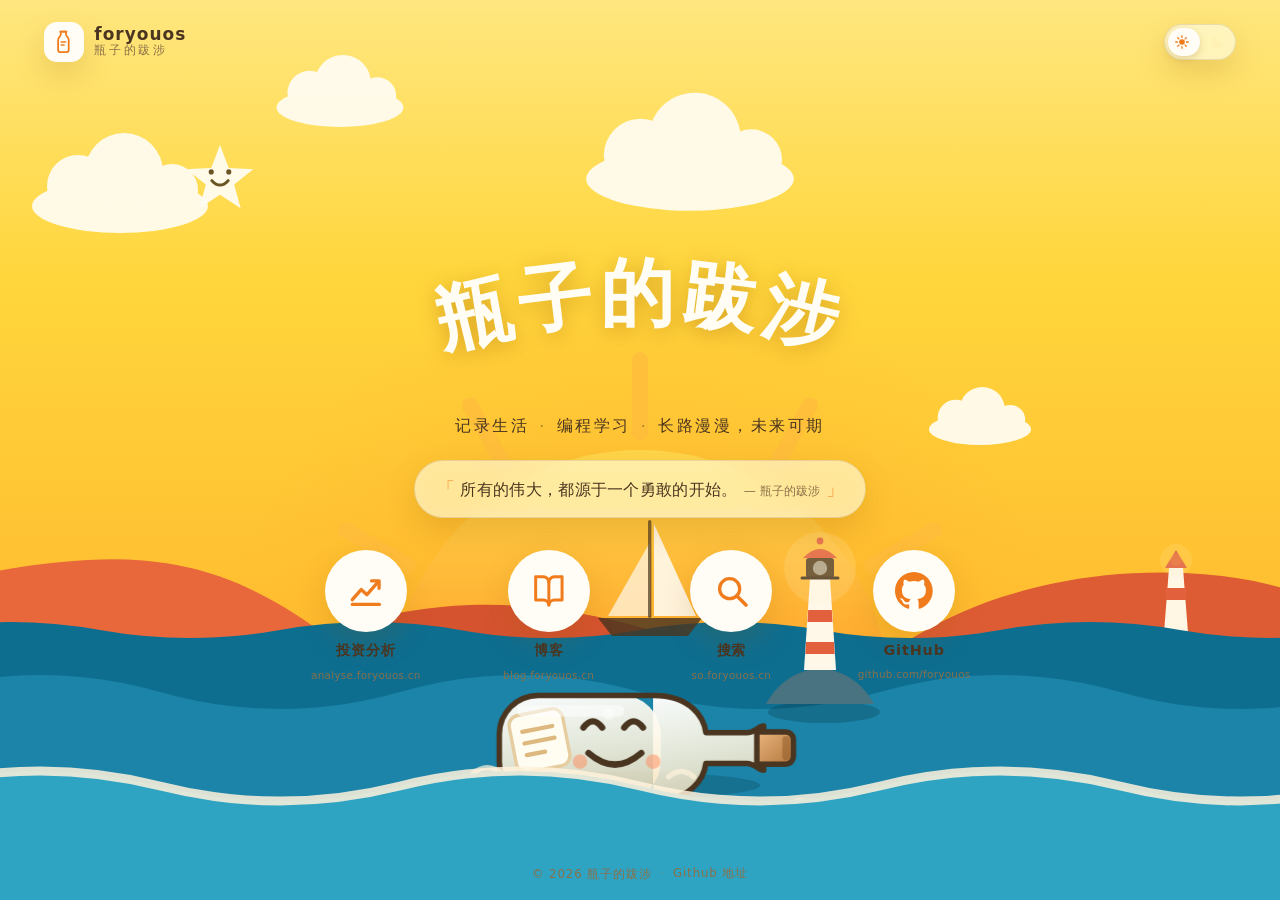
==== index.html @ 082eebb4 "重构主页：纯 SVG 场景替代失效视频背景，补齐 SEO 与动效 背景：原超星云盘视频外链已失效（SSL 连接错误），图床存在防盗链， 改为纯 HTML/CSS/JS + 内联 SVG 手绘场景，全站" ====
<!DOCTYPE html>
<html lang="zh-CN" data-theme="day">
<head>
  <meta charset="UTF-8">
  <meta name="viewport" content="width=device-width, initial-scale=1.0, viewport-fit=cover">
  <meta name="referrer" content="no-referrer">
  <meta http-equiv="Content-Security-Policy" content="upgrade-insecure-requests">

  <!-- ============ 基础 SEO ============ -->
  <title>瓶子的跋涉 · foryouos 的个人主页 | C/C++ 与后台服务器学习记录</title>
  <meta name="description" content="瓶子的跋涉（foryouos.cn）是 foryouos 的个人站点，记录编程学习过程与生活：C / C++ 语言基础、Linux、网络编程与后台服务器方向的学习笔记，并汇总投资分析、博客、搜索等自建站点入口。">
  <meta name="keywords" content="foryouos,瓶子的跋涉,个人主页,编程笔记,学习记录,C语言,C++,Linux,网络编程,Socket,TCP/IP,后台服务器,投资分析,量化">
  <meta name="author" content="foryouos">
  <meta name="robots" content="index,follow,max-snippet:-1,max-image-preview:large,max-video-preview:-1">
  <meta name="googlebot" content="index,follow,max-snippet:-1,max-image-preview:large">
  <meta name="bingbot" content="index,follow,max-snippet:-1">
  <meta name="baiduspider" content="index,follow">
  <meta name="revisit-after" content="7 days">
  <meta name="rating" content="general">
  <meta name="distribution" content="global">
  <meta name="format-detection" content="telephone=no">
  <meta name="geo.region" content="CN">
  <meta name="geo.placename" content="China">
  <link rel="canonical" href="https://www.foryouos.cn/">
  <link rel="alternate" hreflang="zh-CN" href="https://www.foryouos.cn/">
  <link rel="alternate" hreflang="x-default" href="https://www.foryouos.cn/">

  <!-- ============ 社交 / 富媒体卡片 ============ -->
  <meta property="og:type" content="website">
  <meta property="og:site_name" content="瓶子的跋涉">
  <meta property="og:locale" content="zh_CN">
  <meta property="og:title" content="瓶子的跋涉 · foryouos 的个人主页">
  <meta property="og:description" content="记录生活，记录编程学习过程。C / C++ 与后台服务器方向，长路漫漫，未来可期。">
  <meta property="og:url" content="https://www.foryouos.cn/">
  <meta property="og:image" content="https://www.foryouos.cn/og-cover.png">
  <meta property="og:image:type" content="image/png">
  <meta property="og:image:width" content="1200">
  <meta property="og:image:height" content="630">
  <meta property="og:image:alt" content="瓶子的跋涉 — 暖黄底色上漂着的一只微笑漂流瓶">
  <meta name="twitter:card" content="summary_large_image">
  <meta name="twitter:title" content="瓶子的跋涉 · foryouos 的个人主页">
  <meta name="twitter:description" content="记录生活，记录编程学习过程。C / C++ 与后台服务器方向，长路漫漫，未来可期。">
  <meta name="twitter:image" content="https://www.foryouos.cn/og-cover.png">
  <meta name="twitter:image:alt" content="瓶子的跋涉 — 暖黄底色上漂着的一只微笑漂流瓶">

  <meta name="theme-color" content="#ffce00" media="(prefers-color-scheme: light)">
  <meta name="theme-color" content="#0e2745" media="(prefers-color-scheme: dark)">
  <meta name="google-site-verification" content="Nl5QWSBgILy_1BS-VWteWHJ9TOmiFp1mwbNe_v6aFNE">
  <meta name="baidu-site-verification" content="codeva-7uhuw3rv2I">
  <!-- 其他站长平台验证码（Sogou / 360 / Bing）在这里补 <meta name="..." content="..."> 即可 -->

  <link rel="icon" type="image/svg+xml" href="favicon.svg">
  <link rel="apple-touch-icon" sizes="180x180" href="apple-touch-icon.png">
  <link rel="sitemap" type="application/xml" title="Sitemap" href="/sitemap.xml">

  <!-- ============ 结构化数据：让搜索引擎识别站点实体与导航 ============ -->
  <script type="application/ld+json">
  {
    "@context": "https://schema.org",
    "@graph": [
      {
        "@type": "WebSite",
        "@id": "https://www.foryouos.cn/#website",
        "url": "https://www.foryouos.cn/",
        "name": "瓶子的跋涉",
        "alternateName": ["foryouos", "瓶子的跋涉个人主页"],
        "description": "foryouos 的个人站点，记录编程学习过程与生活：C / C++、Linux、网络编程与后台服务器方向的学习笔记。",
        "inLanguage": "zh-CN",
        "publisher": { "@id": "https://www.foryouos.cn/#person" }
      },
      {
        "@type": "Person",
        "@id": "https://www.foryouos.cn/#person",
        "name": "foryouos",
        "alternateName": "瓶子的跋涉",
        "url": "https://www.foryouos.cn/",
        "description": "编程学习者，方向为 C / C++、Linux、网络编程与后台服务器开发。",
        "knowsAbout": ["C 语言", "C++", "Linux", "网络编程", "TCP/IP", "Socket", "后台服务器开发", "数据结构与算法", "投资分析"],
        "sameAs": [
          "https://github.com/foryouos",
          "https://www.blog.foryouos.cn/",
          "https://www.so.foryouos.cn/",
          "https://analyse.foryouos.cn/"
        ]
      },
      {
        "@type": "ItemList",
        "@id": "https://www.foryouos.cn/#navigation",
        "name": "站点导航",
        "itemListElement": [
          {
            "@type": "SiteNavigationElement",
            "position": 1,
            "name": "投资分析 · InvestAnalyse",
            "description": "本地优先的开源投资分析终端：持仓总览、组合收益历史、基金与 ETF 成分穿透、市场数据看板。",
            "url": "https://analyse.foryouos.cn/"
          },
          {
            "@type": "SiteNavigationElement",
            "position": 2,
            "name": "博客",
            "description": "编程学习笔记与生活随笔。",
            "url": "https://www.blog.foryouos.cn/"
          },
          {
            "@type": "SiteNavigationElement",
            "position": 3,
            "name": "搜索",
            "description": "自建聚合搜索入口。",
            "url": "https://www.so.foryouos.cn/"
          },
          {
            "@type": "SiteNavigationElement",
            "position": 4,
            "name": "GitHub",
            "description": "代码仓库与开源项目。",
            "url": "https://github.com/foryouos"
          }
        ]
      }
    ]
  }
  </script>

  <!-- 首屏前确定昼夜主题，避免闪白/闪黄（与 index.js 中的规则保持一致） -->
  <script>
    (function () {
      try {
        var m = /[?&]theme=(day|night)\b/.exec(location.search);
        var t = m ? m[1] : localStorage.getItem('foryouos-theme');
        if (t !== 'day' && t !== 'night') {
          var h = new Date().getHours();
          t = (h >= 6 && h < 18) ? 'day' : 'night';
        }
        if (m) { try { localStorage.setItem('foryouos-theme', t); } catch (e) {} }
        document.documentElement.setAttribute('data-theme', t);
      } catch (e) { /* 保持 HTML 中的默认值 */ }
    })();
  </script>

  <!-- ?v= 用于缓存击穿：每次改动样式/脚本后把版本号 +1，避免浏览器/预览拿到旧文件 -->
  <link rel="stylesheet" href="index.css?v=4">
</head>
<body>

<!-- ================= 背景：纯手绘 SVG 场景 ================= -->
<div class="scene" id="scene" aria-hidden="true">
  <svg class="scene-svg" id="sceneSvg" viewBox="0 0 1440 900" preserveAspectRatio="xMidYMid slice">
    <defs>
      <linearGradient id="skyDay" x1="0" y1="0" x2="0" y2="1">
        <stop offset="0%"   stop-color="#FFF3B0"/>
        <stop offset="34%"  stop-color="#FFD63C"/>
        <stop offset="72%"  stop-color="#FFB029"/>
        <stop offset="100%" stop-color="#FF9A22"/>
      </linearGradient>
      <linearGradient id="skyNight" x1="0" y1="0" x2="0" y2="1">
        <stop offset="0%"   stop-color="#040D1E"/>
        <stop offset="42%"  stop-color="#0D2543"/>
        <stop offset="78%"  stop-color="#16405C"/>
        <stop offset="100%" stop-color="#1D5069"/>
      </linearGradient>
      <linearGradient id="sunGrad" x1="0" y1="0" x2="0" y2="1">
        <stop offset="0%"   stop-color="#FFD64A"/>
        <stop offset="60%"  stop-color="#FF9420"/>
        <stop offset="100%" stop-color="#FF7A12"/>
      </linearGradient>
      <radialGradient id="sunGlow" cx="50%" cy="50%" r="50%">
        <stop offset="0%"   stop-color="#FFE07A" stop-opacity=".55"/>
        <stop offset="55%"  stop-color="#FFA326" stop-opacity=".20"/>
        <stop offset="100%" stop-color="#FFA326" stop-opacity="0"/>
      </radialGradient>
      <radialGradient id="moonGlow" cx="50%" cy="50%" r="50%">
        <stop offset="0%"   stop-color="#FFF6D8" stop-opacity=".85"/>
        <stop offset="45%"  stop-color="#CFE6FF" stop-opacity=".20"/>
        <stop offset="100%" stop-color="#CFE6FF" stop-opacity="0"/>
      </radialGradient>
      <linearGradient id="glassGrad" x1="0" y1="0" x2="0.2" y2="1">
        <stop offset="0%"   stop-color="#FFFFFF" stop-opacity=".97"/>
        <stop offset="55%"  stop-color="#FFF6E2" stop-opacity=".88"/>
        <stop offset="100%" stop-color="#FFE6BE" stop-opacity=".80"/>
      </linearGradient>
      <linearGradient id="corkGrad" x1="0" y1="0" x2="1" y2="1">
        <stop offset="0%"   stop-color="#EBB681"/>
        <stop offset="100%" stop-color="#B3773B"/>
      </linearGradient>
      <linearGradient id="cometGrad" x1="0" y1="0" x2="1" y2="1">
        <stop offset="0%"   stop-color="#FFFDF0" stop-opacity="0"/>
        <stop offset="100%" stop-color="#FFFDF0" stop-opacity=".9"/>
      </linearGradient>
      <!-- 灯塔光束：靠近灯芯处亮，向远处淡出 -->
      <linearGradient id="beamL" x1="100%" y1="0" x2="0%" y2="0">
        <stop offset="0%"   stop-color="#FFF6C8" stop-opacity=".62"/>
        <stop offset="55%"  stop-color="#FFF0A8" stop-opacity=".22"/>
        <stop offset="100%" stop-color="#FFF0A8" stop-opacity="0"/>
      </linearGradient>
      <linearGradient id="beamR" x1="0%" y1="0" x2="100%" y2="0">
        <stop offset="0%"   stop-color="#FFF6C8" stop-opacity=".62"/>
        <stop offset="55%"  stop-color="#FFF0A8" stop-opacity=".22"/>
        <stop offset="100%" stop-color="#FFF0A8" stop-opacity="0"/>
      </linearGradient>
    </defs>

    <!-- ============ 远景层：天空 / 星 / 月 / 日 / 云 / 鸟 / 远山 ============ -->
    <g class="lyr lyr-far">
      <rect class="sky sky-day"   x="-1000" y="-200" width="3200" height="1400" fill="url(#skyDay)"/>
      <rect class="sky sky-night" x="-1000" y="-200" width="3200" height="1400" fill="url(#skyNight)"/>

      <g class="stars">
        <circle class="star" cx="60"   cy="120" r="2.6"/><circle class="star" cx="150"  cy="60"  r="2"/>
        <circle class="star" cx="250"  cy="150" r="2.2"/><circle class="star" cx="360"  cy="80"  r="2.8"/>
        <circle class="star" cx="470"  cy="190" r="2"/>  <circle class="star" cx="560"  cy="90"  r="2.4"/>
        <circle class="star" cx="640"  cy="180" r="2"/>  <circle class="star" cx="760"  cy="70"  r="2.6"/>
        <circle class="star" cx="860"  cy="150" r="2.2"/><circle class="star" cx="960"  cy="60"  r="3"/>
        <circle class="star" cx="1060" cy="140" r="2"/>  <circle class="star" cx="1160" cy="80"  r="2.4"/>
        <circle class="star" cx="1260" cy="180" r="2.2"/><circle class="star" cx="1360" cy="100" r="2.6"/>
        <circle class="star" cx="1440" cy="60"  r="2"/>  <circle class="star" cx="100"  cy="260" r="2.2"/>
        <circle class="star" cx="220"  cy="320" r="2.6"/><circle class="star" cx="330"  cy="250" r="2"/>
        <circle class="star" cx="450"  cy="330" r="2.4"/><circle class="star" cx="570"  cy="290" r="2"/>
        <circle class="star" cx="690"  cy="360" r="2.6"/><circle class="star" cx="800"  cy="300" r="2.2"/>
        <circle class="star" cx="920"  cy="350" r="2"/>  <circle class="star" cx="1040" cy="290" r="2.4"/>
        <circle class="star" cx="1150" cy="340" r="2.6"/><circle class="star" cx="1280" cy="270" r="2"/>
        <circle class="star" cx="1400" cy="330" r="2.2"/><circle class="star" cx="40"   cy="400" r="2"/>
        <circle class="star" cx="180"  cy="440" r="2.4"/><circle class="star" cx="300"  cy="410" r="2"/>
        <circle class="star" cx="420"  cy="470" r="2.2"/><circle class="star" cx="540"  cy="430" r="2.6"/>
        <circle class="star" cx="660"  cy="480" r="2"/>  <circle class="star" cx="790"  cy="450" r="2.2"/>
        <circle class="star" cx="900"  cy="500" r="2.4"/><circle class="star" cx="1020" cy="460" r="2"/>
        <circle class="star" cx="1180" cy="500" r="2.2"/><circle class="star" cx="1320" cy="440" r="2.6"/>
        <circle class="star" cx="1420" cy="480" r="2"/>  <circle class="star" cx="1500" cy="250" r="2.2"/>
      </g>

      <!-- 流星 -->
      <g class="comet">
        <path d="M0 0 L118 64" stroke="url(#cometGrad)" stroke-width="3.2" stroke-linecap="round"/>
        <circle cx="0" cy="0" r="4.2" fill="#FFFDF0"/>
      </g>

      <!-- 月亮 -->
      <g class="moon">
        <circle class="moon-glow" cx="860" cy="270" r="152" fill="url(#moonGlow)"/>
        <g class="moon-bob">
          <circle cx="860" cy="270" r="84" fill="#FFF7DE"/>
          <circle cx="818" cy="248" r="13" fill="#F0E3BD" opacity=".7"/>
          <circle cx="892" cy="308" r="18" fill="#F0E3BD" opacity=".55"/>
          <circle cx="878" cy="228" r="9"  fill="#F0E3BD" opacity=".6"/>
          <!-- 睡脸 -->
          <path d="M828 262 q9 -11 18 0 M874 262 q9 -11 18 0" stroke="#8E7C55" stroke-width="5.5"
                stroke-linecap="round" fill="none"/>
          <path d="M846 290 q14 13 28 0" stroke="#8E7C55" stroke-width="5" stroke-linecap="round" fill="none"/>
          <circle cx="818" cy="282" r="7.5" fill="#FFC9A6" opacity=".6"/>
          <circle cx="900" cy="282" r="7.5" fill="#FFC9A6" opacity=".6"/>
        </g>
      </g>

      <!-- 微笑的星星（彩蛋） -->
      <g class="smile-star" transform="translate(300,180) scale(1.35)">
        <path class="smile-star-pulse" d="M0 -26 L6.5 -8.9 L24.7 -8 L10.5 3.4 L15.3 21 L0 11 L-15.3 21 L-10.5 3.4
                 L-24.7 -8 L-6.5 -8.9 Z" fill="#FFFBE8"/>
        <circle cx="-6.5" cy="-6" r="1.9" fill="#6B5426"/>
        <circle cx="6.5" cy="-6" r="1.9" fill="#6B5426"/>
        <path d="M-6 0.5 q6 6.5 12 0" stroke="#6B5426" stroke-width="2.2" stroke-linecap="round" fill="none"/>
      </g>

      <!-- 太阳 -->
      <g class="sun-wrap">
        <circle class="sun-glow" cx="720" cy="700" r="430" fill="url(#sunGlow)"/>
        <g class="sun-rays">
          <g transform="rotate(0 720 700)"><rect x="712" y="352" width="16" height="88" rx="8"/></g>
          <g transform="rotate(30 720 700)"><rect x="712" y="352" width="16" height="88" rx="8"/></g>
          <g transform="rotate(60 720 700)"><rect x="712" y="352" width="16" height="88" rx="8"/></g>
          <g transform="rotate(90 720 700)"><rect x="712" y="352" width="16" height="88" rx="8"/></g>
          <g transform="rotate(120 720 700)"><rect x="712" y="352" width="16" height="88" rx="8"/></g>
          <g transform="rotate(150 720 700)"><rect x="712" y="352" width="16" height="88" rx="8"/></g>
          <g transform="rotate(180 720 700)"><rect x="712" y="352" width="16" height="88" rx="8"/></g>
          <g transform="rotate(210 720 700)"><rect x="712" y="352" width="16" height="88" rx="8"/></g>
          <g transform="rotate(240 720 700)"><rect x="712" y="352" width="16" height="88" rx="8"/></g>
          <g transform="rotate(270 720 700)"><rect x="712" y="352" width="16" height="88" rx="8"/></g>
          <g transform="rotate(300 720 700)"><rect x="712" y="352" width="16" height="88" rx="8"/></g>
          <g transform="rotate(330 720 700)"><rect x="712" y="352" width="16" height="88" rx="8"/></g>
        </g>
        <circle class="sun-body" cx="720" cy="700" r="250" fill="url(#sunGrad)"/>
      </g>

      <!-- 云（外层负责漂移，内层负责定位与缩放，避免 transform 互相覆盖） -->
      <g class="cloud-drift cd1">
        <g class="cloud" transform="translate(200,190)">
          <ellipse cx="0" cy="16" rx="88" ry="27"/>
          <circle cx="-42" cy="-4" r="31"/><circle cx="4" cy="-18" r="39"/><circle cx="52" cy="0" r="26"/>
        </g>
      </g>
      <g class="cloud-drift cd2">
        <g class="cloud" transform="translate(770,160) scale(1.18)">
          <ellipse cx="0" cy="16" rx="88" ry="27"/>
          <circle cx="-42" cy="-4" r="31"/><circle cx="4" cy="-18" r="39"/><circle cx="52" cy="0" r="26"/>
        </g>
      </g>
      <g class="cloud-drift cd3">
        <g class="cloud" transform="translate(420,96) scale(.72)">
          <ellipse cx="0" cy="16" rx="88" ry="27"/>
          <circle cx="-42" cy="-4" r="31"/><circle cx="4" cy="-18" r="39"/><circle cx="52" cy="0" r="26"/>
        </g>
      </g>
      <g class="cloud-drift cd4">
        <g class="cloud" transform="translate(1060,420) scale(.58)">
          <ellipse cx="0" cy="16" rx="88" ry="27"/>
          <circle cx="-42" cy="-4" r="31"/><circle cx="4" cy="-18" r="39"/><circle cx="52" cy="0" r="26"/>
        </g>
      </g>

      <!-- 海鸟 -->
      <g class="bird-fly bf1"><g class="bird b1">
        <path d="M-17 0 Q-8.5 -12 0 -1 Q8.5 -12 17 0" fill="none" stroke-width="3.6"
              stroke-linecap="round" stroke-linejoin="round"/>
      </g></g>
      <g class="bird-fly bf2"><g class="bird b2">
        <path d="M-13 0 Q-6.5 -9 0 -1 Q6.5 -9 13 0" fill="none" stroke-width="3.1"
              stroke-linecap="round" stroke-linejoin="round"/>
      </g></g>
      <g class="bird-fly bf3"><g class="bird b3">
        <path d="M-11 0 Q-5.5 -8 0 -1 Q5.5 -8 11 0" fill="none" stroke-width="2.8"
              stroke-linecap="round" stroke-linejoin="round"/>
      </g></g>

      <!-- 远山与灯塔 -->
      <g class="islands">
        <path class="hill hill-1" d="M-120 646 C-40 596 60 566 168 560 C270 554 340 584 420 646 Z"/>
        <path class="hill hill-2" d="M370 646 C440 616 520 600 600 606 C676 612 726 628 780 646 Z"/>
        <path class="hill hill-3" d="M980 646 C1060 592 1170 566 1280 574 C1372 580 1430 612 1490 646 Z"/>
        <g class="lighthouse" transform="translate(1256,562)">
          <path d="M-13 84 L-7 6 L7 6 L13 84 Z" fill="#FFF6E4"/>
          <rect x="-10" y="26" width="20" height="12" fill="#E2603C"/>
          <path d="M-11 6 L0 -12 L11 6 Z" fill="#E2603C"/>
          <g class="light">
            <circle cx="0" cy="-2" r="16" fill="#FFF3C4" opacity=".55"/>
            <circle cx="0" cy="-2" r="6" fill="#FFE07A"/>
          </g>
        </g>
      </g>
    </g>

    <!-- ============ 中景层：远海 ============ -->
    <g class="lyr lyr-mid">
      <g class="sea sea-far">
        <path class="wave-fill" d="M-720 630 q90 -16 180 0 t180 0 t180 0 t180 0 t180 0 t180 0 t180 0 t180 0 t180 0 t180 0 t180 0 t180 0 t180 0 t180 0 t180 0 t180 0 t180 0 t180 0 t180 0 t180 0 t180 0 t180 0 t180 0 t180 0 t180 0 L3780 1100 L-720 1100 Z"/>
      </g>
    </g>

    <!-- ============ 近景层：中浪 / 帆船 / 漂流瓶 / 气泡 / 前浪 ============ -->
    <g class="lyr lyr-sea">
      <g class="sea sea-mid">
        <path class="wave-fill" d="M-960 692 q120 -34 240 0 t240 0 t240 0 t240 0 t240 0 t240 0 t240 0 t240 0 t240 0 t240 0 t240 0 t240 0 t240 0 t240 0 t240 0 t240 0 t240 0 t240 0 t240 0 L3600 1100 L-960 1100 Z"/>
      </g>

      <!-- 远处帆船：boat-drift 负责横越海面，boat 负责定位，boat-bob 负责起伏 -->
      <g class="boat-drift">
        <g class="boat">
          <g class="boat-bob">
            <path class="sail-b" d="M0 -78 L0 -4 L-42 -4 Z"/>
            <path class="sail-f" d="M4 -96 L4 -4 L46 -4 Z"/>
            <path class="hull" d="M-52 -2 L52 -2 L38 16 L-38 16 Z"/>
            <rect class="mast" x="-2" y="-100" width="3.4" height="98" rx="1.7"/>
          </g>
        </g>
      </g>

      <!-- ============ 海中灯塔（白天灯熄、夜里亮起并扫射光束） ============ -->
      <g class="lh" transform="translate(900,702)">
        <!-- 水下倒影 -->
        <ellipse class="lh-reflect" cx="4" cy="10" rx="56" ry="11"/>
        <!-- 夜间水面灯影 -->
        <ellipse class="lh-waterglow" cx="2" cy="22" rx="42" ry="8"/>
        <!-- 礁石 -->
        <path class="lh-rock" d="M-54 2 C-42 -20 -22 -33 0 -33 C22 -33 42 -20 54 2 Z"/>
        <!-- 塔身（下宽上窄） -->
        <path class="lh-body" d="M-16 -32 L-10 -124 H10 L16 -32 Z"/>
        <!-- 红环 -->
        <path class="lh-band" d="M-14.7 -48 L14.7 -48 L13.9 -60 L-13.9 -60 Z"/>
        <path class="lh-band" d="M-12.5 -80 L12.5 -80 L11.8 -92 L-11.8 -92 Z"/>
        <!-- 平台栏杆 -->
        <path class="lh-rail" d="M-18 -124 H18"/>
        <!-- 灯室 -->
        <rect class="lh-room" x="-14" y="-144" width="28" height="20" rx="3"/>
        <!-- 顶盖与塔尖 -->
        <path class="lh-roof" d="M-17 -144 Q0 -162 17 -144 Z"/>
        <circle class="lh-tip" cx="0" cy="-161" r="3.4"/>
        <!-- 光晕 / 灯芯 -->
        <circle class="lh-glow" cx="0" cy="-134" r="36"/>
        <circle class="lh-lamp" cx="0" cy="-134" r="7.2"/>
        <!-- 夜间光束（双向，绕灯芯左右扫射） -->
        <g class="lh-beam">
          <path d="M0 -134 L-268 -200 L-268 -68 Z" fill="url(#beamL)"/>
          <path d="M0 -134 L268 -200 L268 -68 Z" fill="url(#beamR)"/>
        </g>
      </g>

      <!-- 漂流瓶：bottle-drift 负责横向漂移，bottle-move 负责起伏，bottle 负责定位 -->
      <g class="bottle-drift">
        <g class="bottle-move">
        <g class="bottle" transform="translate(660,748) scale(.85)">
          <ellipse class="bottle-shadow" cx="24" cy="44" rx="188" ry="17"/>
          <g class="bottle-body">
            <rect x="-95" y="-62" width="190" height="124" rx="46" fill="url(#glassGrad)"/>
            <path d="M86 -62 C130 -62 146 -36 148 -18 H196 C206 -18 210 -26 216 -26 V26
                     C210 26 206 18 196 18 H148 C146 36 130 62 86 62 Z" fill="url(#glassGrad)"/>
            <!-- 瓶中信 -->
            <g class="note" transform="rotate(-11 -46 4)">
              <rect x="-78" y="-34" width="64" height="68" rx="12" fill="#FFFCF2" stroke="#E6CDA0" stroke-width="4"/>
              <path d="M-64 -14 h36 M-64 0 h36 M-64 14 h22" stroke="#DDB87F" stroke-width="5" stroke-linecap="round"/>
            </g>
            <!-- 玻璃高光 -->
            <rect class="glare" x="-74" y="-50" width="126" height="13" rx="6.5" fill="#FFFFFF" opacity=".55"/>
            <circle cx="34" cy="-40" r="7" fill="#FFFFFF" opacity=".45"/>
            <!-- 轮廓 -->
            <path class="outline" d="M-49 -62 H86 C130 -62 146 -36 148 -18 H196 C206 -18 210 -26 216 -26 V26
                     C210 26 206 18 196 18 H148 C146 36 130 62 86 62 H-49 A46 46 0 0 1 -95 16 V-16 A46 46 0 0 1 -49 -62 Z"/>
            <!-- 木塞 -->
            <path class="cork" d="M208 -19 H242 A9 9 0 0 1 251 -10 V10 A9 9 0 0 1 242 19 H208 Z"/>
            <rect x="238" y="-14" width="9" height="28" rx="4" fill="#8E5A28" opacity=".5"/>
            <!-- 表情 -->
            <g class="face">
              <path d="M4 -24 q11 -15 22 0" class="f-eye"/>
              <path d="M52 -24 q11 -15 22 0" class="f-eye"/>
              <path d="M10 6 q31 27 62 0" class="f-mouth"/>
              <circle cx="0" cy="16" r="8.5" class="f-blush"/>
              <circle cx="86" cy="16" r="8.5" class="f-blush"/>
            </g>
            <!-- 水花 -->
            <g class="splash">
              <path d="M-126 30 q17 -14 34 0" class="splash-line"/>
              <path d="M104 34 q15 -13 30 0" class="splash-line"/>
              <path d="M-30 46 q19 -15 38 0" class="splash-line"/>
            </g>
          </g>
        </g>
      </g>
      </g>

      <!-- 气泡 -->
      <g class="bubbles">
        <circle class="bubble" style="--x:520px; --d:0s;   --s:1.1" cx="520" cy="800" r="9"/>
        <circle class="bubble" style="--x:600px; --d:1.4s; --s:.8"  cx="600" cy="820" r="6"/>
        <circle class="bubble" style="--x:880px; --d:.6s;  --s:1.3" cx="880" cy="810" r="11"/>
        <circle class="bubble" style="--x:960px; --d:2.2s; --s:.9"  cx="960" cy="830" r="7"/>
        <circle class="bubble" style="--x:420px; --d:2.9s; --s:1"   cx="420" cy="815" r="8"/>
        <circle class="bubble" style="--x:1080px;--d:3.4s; --s:1.15" cx="1080" cy="825" r="10"/>
        <circle class="bubble" style="--x:250px; --d:1.9s; --s:.85" cx="250" cy="805" r="7"/>
        <circle class="bubble" style="--x:1180px;--d:.9s;  --s:1"   cx="1180" cy="818" r="8"/>
      </g>

      <g class="sea sea-front">
        <path class="wave-fill" d="M-960 786 q120 -30 240 0 t240 0 t240 0 t240 0 t240 0 t240 0 t240 0 t240 0 t240 0 t240 0 t240 0 t240 0 t240 0 t240 0 t240 0 t240 0 t240 0 t240 0 t240 0 L3600 1100 L-960 1100 Z"/>
        <path class="wave-foam" d="M-960 786 q120 -30 240 0 t240 0 t240 0 t240 0 t240 0 t240 0 t240 0 t240 0 t240 0 t240 0 t240 0 t240 0 t240 0 t240 0 t240 0 t240 0 t240 0 t240 0 t240 0"/>
      </g>
    </g>
  </svg>
</div>

<!-- 点击涟漪容器 -->
<div class="ripple-layer" id="rippleLayer" aria-hidden="true"></div>

<!-- ================= 可索引正文 =================
     页面视觉以单屏图形为主，这里用「视觉隐藏、屏幕阅读器与搜索引擎可见」的
     方式提供真实、与页面一致的描述性文字（非关键词堆砌）。 -->
<div class="sr-only">
  <h1>瓶子的跋涉 — foryouos 的个人主页</h1>

  <p>瓶子的跋涉（foryouos.cn）是 foryouos 的个人站点，用来记录编程学习过程与生活片段。
     内容围绕 C / C++ 语言基础、Linux 使用、网络编程（TCP/IP、Socket）与后台服务器方向展开，
     也会写下一些日常思考与随笔。站名取意于漂流瓶：把当下写下的东西装进瓶子放进海里，
     不知道会漂到哪里，但总归是在往前走。</p>

  <p>本站页面为纯 HTML、CSS 与 JavaScript 编写，背景是手绘的 SVG 场景（日出与星海、海浪与漂流瓶），
     不依赖任何外部图片与视频资源，因此在弱网或资源失效时依旧可以完整访问。
     页面提供昼夜两套配色：访客打开时会依据本地时间自动选择，也可以手动切换并记住选择。</p>

  <h2>关注方向</h2>
  <ul>
    <li>C 语言与 C++：语法基础、指针与内存管理、面向对象与标准库</li>
    <li>Linux 与网络编程：系统调用、TCP/IP 协议、Socket 编程、并发与 IO 模型</li>
    <li>后台服务器开发：进程与线程、服务端架构、性能与调试</li>
    <li>数据结构与算法：基础数据结构、常见算法题的思路整理</li>
    <li>投资与量化分析：指数基金、ETF 持仓穿透与组合收益回顾（业余兴趣）</li>
  </ul>

  <h2>站点导航</h2>
  <ul>
    <li><a href="https://analyse.foryouos.cn/">投资分析 · InvestAnalyse</a> — 本地优先的开源投资分析终端，支持持仓总览、组合收益历史、基金与 ETF 成分股穿透、市场数据看板。</li>
    <li><a href="https://www.blog.foryouos.cn/">博客</a> — 编程学习笔记与生活随笔。</li>
    <li><a href="https://www.so.foryouos.cn/">搜索</a> — 自建聚合搜索入口。</li>
    <li><a href="https://github.com/foryouos">GitHub</a> — 代码仓库与开源项目。</li>
  </ul>

  <p>联系方式：<a href="https://github.com/foryouos">github.com/foryouos</a>。
     本站内容以学习记录为主，欢迎交流指正。</p>
</div>

<!-- ================= 前景界面 ================= -->
<div class="frame">

  <header class="topbar">
    <a class="brand" href="/" aria-label="瓶子的跋涉 · 首页">
      <span class="brand-mark">
        <svg viewBox="0 0 28 28" aria-hidden="true">
          <path d="M11 3h6v3.2c0 1.1.5 1.6 1.2 2.3.9.9 1.8 2 1.8 3.9v11.3c0 1.3-1.1 2.3-2.4 2.3h-7.2C9.1 26 8 25 8 23.7V12.4c0-1.9.9-3 1.8-3.9.7-.7 1.2-1.2 1.2-2.3V3Z"
                fill="none" stroke="currentColor" stroke-width="2" stroke-linejoin="round"/>
          <path d="M10.5 3h7" stroke="currentColor" stroke-width="2" stroke-linecap="round"/>
          <path d="M11.6 14.6h4.8M11.6 18h3.2" stroke="currentColor" stroke-width="1.8" stroke-linecap="round"/>
        </svg>
      </span>
      <span class="brand-text">
        <strong>foryouos</strong>
        <em>瓶子的跋涉</em>
      </span>
    </a>

    <button class="theme-btn" id="themeBtn" type="button" aria-label="切换昼夜主题" aria-pressed="false">
      <span class="tb-track">
        <svg class="tb-icon tb-sun" viewBox="0 0 24 24" aria-hidden="true">
          <circle cx="12" cy="12" r="4.2" fill="currentColor"/>
          <path d="M12 2.6v2.6M12 18.8v2.6M2.6 12h2.6M18.8 12h2.6M5.5 5.5l1.9 1.9M16.6 16.6l1.9 1.9M18.5 5.5l-1.9 1.9M7.4 16.6l-1.9 1.9"
                stroke="currentColor" stroke-width="1.9" stroke-linecap="round"/>
        </svg>
        <svg class="tb-icon tb-moon" viewBox="0 0 24 24" aria-hidden="true">
          <path d="M20 14.6A8.6 8.6 0 0 1 9.4 4 8.6 8.6 0 1 0 20 14.6Z" fill="currentColor"/>
        </svg>
        <span class="tb-orb"></span>
      </span>
    </button>
  </header>

  <main class="stage">
    <section class="hero">
      <!-- 装饰性弧线标题：站点名称由上方 h1 提供给搜索引擎与屏幕阅读器 -->
      <svg class="arc-svg" viewBox="0 0 760 200" aria-hidden="true">
        <defs>
          <path id="arcPath" d="M30 175 Q380 15 730 175" fill="none"/>
        </defs>
        <text class="arc-text">
          <textPath href="#arcPath" startOffset="50%" text-anchor="middle">瓶子的跋涉</textPath>
        </text>
      </svg>
      <p class="tagline">
        <span>记录生活</span><i>·</i><span>编程学习</span><i>·</i><span>长路漫漫，未来可期</span>
      </p>
    </section>

    <button class="quote" id="quote" type="button" title="点一下，换一句">
      <span class="q-mark" aria-hidden="true">「</span>
      <span class="q-text" id="quoteText">正在捞一句水面上的话…</span>
      <span class="q-from" id="quoteFrom">— 一言</span>
      <span class="q-mark" aria-hidden="true">」</span>
    </button>

    <nav class="links" aria-label="站点导航">
      <a class="card" href="https://analyse.foryouos.cn/" target="_blank" rel="noopener noreferrer" style="--i:0">
        <span class="orb">
          <svg viewBox="0 0 24 24" aria-hidden="true">
            <path d="M3.4 17.6 9 11.2l3.7 3.2 7.4-8.4" fill="none" stroke="currentColor"
                  stroke-width="2.1" stroke-linecap="round" stroke-linejoin="round"/>
            <path d="M15.6 5.6h4.8v4.8" fill="none" stroke="currentColor"
                  stroke-width="2.1" stroke-linecap="round" stroke-linejoin="round"/>
            <path d="M3.4 20.6h17.2" stroke="currentColor" stroke-width="2.1" stroke-linecap="round"/>
          </svg>
        </span>
        <span class="c-name">投资分析</span>
        <span class="c-host">analyse.foryouos.cn</span>
      </a>

      <a class="card" href="https://www.blog.foryouos.cn/" target="_blank" rel="noopener noreferrer" style="--i:1">
        <span class="orb">
          <svg viewBox="0 0 24 24" aria-hidden="true">
            <path d="M12 6.6A3.6 3.6 0 0 0 8.4 3H3.6v14.8h4.9A3.6 3.6 0 0 1 12 21a3.6 3.6 0 0 1 3.5-3.2h4.9V3h-4.8A3.6 3.6 0 0 0 12 6.6Z"
                  fill="none" stroke="currentColor" stroke-width="1.9" stroke-linejoin="round"/>
            <path d="M12 6.6V21" stroke="currentColor" stroke-width="1.9" stroke-linecap="round"/>
          </svg>
        </span>
        <span class="c-name">博客</span>
        <span class="c-host">blog.foryouos.cn</span>
      </a>

      <a class="card" href="https://www.so.foryouos.cn/" target="_blank" rel="noopener noreferrer" style="--i:2">
        <span class="orb">
          <svg viewBox="0 0 24 24" aria-hidden="true">
            <circle cx="10.6" cy="10.6" r="6.4" fill="none" stroke="currentColor" stroke-width="2.1"/>
            <path d="M15.4 15.4 21 21" stroke="currentColor" stroke-width="2.3" stroke-linecap="round"/>
          </svg>
        </span>
        <span class="c-name">搜索</span>
        <span class="c-host">so.foryouos.cn</span>
      </a>

      <a class="card" href="https://github.com/foryouos" target="_blank" rel="noopener noreferrer" style="--i:3">
        <span class="orb">
          <svg viewBox="0 0 16 16" aria-hidden="true">
            <path fill="currentColor" d="M8 0C3.58 0 0 3.58 0 8c0 3.54 2.29 6.53 5.47 7.59.4.07.55-.17.55-.38
              0-.19-.01-.82-.01-1.49-2.01.37-2.53-.49-2.69-.94-.09-.23-.48-.94-.82-1.13-.28-.15-.68-.52-.01-.53.63-.01
              1.08.58 1.23.82.72 1.21 1.87.87 2.33.66.07-.52.28-.87.51-1.07-1.78-.2-3.64-.89-3.64-3.95
              0-.87.31-1.59.82-2.15-.08-.2-.36-1.02.08-2.12 0 0 .67-.21 2.2.82a7.4 7.4 0 0 1 2-.27
              c.68 0 1.36.09 2 .27 1.53-1.04 2.2-.82 2.2-.82.44 1.1.16 1.92.08 2.12.51.56.82 1.27.82 2.15
              0 3.07-1.87 3.75-3.65 3.95.29.25.54.73.54 1.48 0 1.07-.01 1.93-.01 2.2 0 .21.15.46.55.38A8.01
              8.01 0 0 0 16 8c0-4.42-3.58-8-8-8Z"/>
          </svg>
        </span>
        <span class="c-name">GitHub</span>
        <span class="c-host">github.com/foryouos</span>
      </a>
    </nav>
  </main>

  <footer class="foot">
    <span>© <span id="year">2026</span> 瓶子的跋涉</span>
    <i>·</i>
    <a href="https://github.com/foryouos" target="_blank" rel="noopener noreferrer">Github 地址</a>
  </footer>
</div>

<noscript>
  <div class="noscript-box">
    <h2>瓶子的跋涉 · foryouos</h2>
    <p>本站背景是 SVG 动画场景，启用 JavaScript 后可以看到昼夜主题切换、海浪与漂流瓶动效。
       当前未启用 JavaScript，你仍可以访问下列站点：</p>
    <ul>
      <li><a href="https://analyse.foryouos.cn/">投资分析 · InvestAnalyse</a></li>
      <li><a href="https://www.blog.foryouos.cn/">博客</a></li>
      <li><a href="https://www.so.foryouos.cn/">搜索</a></li>
      <li><a href="https://github.com/foryouos">GitHub</a></li>
    </ul>
    <p>内容方向：C / C++、Linux、网络编程与后台服务器开发的学习记录。</p>
  </div>
</noscript>

<script src="index.js?v=4"></script>
</body>
</html>
---- index.css ----
/* ==========================================================================
   瓶子的跋涉 · foryouos   —   index.css
   纯 HTML + CSS + JS，无外部依赖，单屏不滚动
   ========================================================================== */

/* ---------- 主题变量 ---------- */
:root {
  --font: "PingFang SC", "HarmonyOS Sans SC", "Microsoft YaHei UI", "Microsoft YaHei",
          "Source Han Sans SC", "Hiragino Sans GB", system-ui, -apple-system, "Segoe UI", sans-serif;

  /* 昼夜通用 */
  --ink:        #4A3520;
  --hero:       #FFFDF4;
  --fallback:   #FFD22E;

  /* 日间配色 */
  --hero-shadow:  rgba(150, 88, 0, .34);
  --ui-text:      #4A3520;
  --ui-muted:     #8A7048;
  --pill-bg:      rgba(255, 253, 246, .62);
  --pill-border:  rgba(74, 53, 32, .12);
  --orb-bg:       #FFFDF6;
  --orb-fg:       #F07C1E;
  --orb-shadow:   0 8px 20px rgba(150, 92, 8, .22), inset 0 -3px 0 rgba(74, 53, 32, .06);
  --ray:          rgba(255, 190, 60, .82);
  --cloud:        #FFFDF4;
  --cloud-op:     .92;
  --bird:         #6B4E2C;
  --hill-1:       #E8683C;
  --hill-2:       #D5532F;
  --hill-3:       #DE5C34;
  --lamp:         #FFF6E4;
  --wave-1:       #0E6E90;
  --wave-2:       #1B84A8;
  --wave-3:       #2FA3C2;
  --foam:         #FFF3DC;
  --lh-rock:      #4A7382;
  --shadow:       0 12px 30px rgba(140, 88, 8, .18);
  --slide:        0;
}

html[data-theme="night"] {
  --hero:         #FFFBF0;
  --fallback:     #0D2543;

  --hero-shadow:  rgba(0, 0, 0, .45);
  --ui-text:      #F2EADA;
  --ui-muted:     #9FB6CA;
  --pill-bg:      rgba(10, 28, 46, .48);
  --pill-border:  rgba(255, 255, 255, .16);
  --orb-bg:       rgba(255, 252, 244, .12);
  --orb-fg:       #FFE6A8;
  --orb-shadow:   0 8px 22px rgba(0, 0, 0, .38), inset 0 0 0 1px rgba(255, 255, 255, .12);
  --ray:          rgba(255, 240, 200, .2);
  --cloud:        #A9C6DE;
  --cloud-op:     .18;
  --bird:         #CFE3F2;
  --hill-1:       #123248;
  --hill-2:       #0D2739;
  --hill-3:       #102C40;
  --lamp:         #DCEBF6;
  --wave-1:       #072A3E;
  --wave-2:       #0C3A52;
  --wave-3:       #14526E;
  --foam:         #BFE0EE;
  --lh-rock:      #0B2A3B;
  --shadow:       0 14px 34px rgba(0, 0, 0, .42);
}

/* ---------- 基础 ---------- */
* { box-sizing: border-box; }

html, body {
  height: 100%;
  margin: 0;
  overflow: hidden;
  overscroll-behavior: none;
}

body {
  background: var(--fallback);
  font-family: var(--font);
  color: var(--ui-text);
  -webkit-font-smoothing: antialiased;
  transition: background-color 1.1s ease, color .6s ease;
}

a { color: inherit; text-decoration: none; }
button { font-family: inherit; }

/* ==========================================================================
   1. 背景场景
   ========================================================================== */
.scene {
  position: fixed;
  inset: 0;
  z-index: 0;
  overflow: hidden;
  pointer-events: none;
  background: var(--fallback);
  transition: background-color 1.1s ease;
}

.scene-svg { display: block; width: 100%; height: 100%; }

/* 视差层（--px / --py 由 JS 更新，取值 -1 ~ 1） */
.lyr {
  transition: transform 1.1s cubic-bezier(.22, .8, .28, 1);
  will-change: transform;
}
.lyr-far { transform: translate3d(calc(var(--px, 0) * 13px), calc(var(--py, 0) * 9px), 0); }
.lyr-mid { transform: translate3d(calc(var(--px, 0) * 22px), calc(var(--py, 0) * 13px), 0); }
.lyr-sea { transform: translate3d(calc(var(--px, 0) * 32px), calc(var(--py, 0) * 17px), 0); }

/* --- 天空昼夜交替 --- */
.sky { transition: opacity 1.2s ease; }
html[data-theme="day"]   .sky-night { opacity: 0; }
html[data-theme="night"] .sky-day   { opacity: 0; }

/* --- 星星 --- */
.stars { opacity: 0; transition: opacity 1.4s ease; }
html[data-theme="night"] .stars { opacity: 1; }

.star { fill: #FFFDF0; animation: twinkle 3.6s ease-in-out infinite; }
.star:nth-child(4n+1) { animation-delay: -.3s; }
.star:nth-child(4n+2) { animation-delay: -1.2s; }
.star:nth-child(4n+3) { animation-delay: -2.1s; }
.star:nth-child(4n+4) { animation-delay: -2.9s; }

@keyframes twinkle {
  0%, 100% { opacity: .28; }
  45%      { opacity: 1; }
}

/* --- 流星 --- */
.comet {
  transform: translate(1180px, 90px) rotate(-28deg);
  opacity: 0;
  animation: shoot 17s linear infinite;
}
@keyframes shoot {
  0%, 86%   { opacity: 0; transform: translate(1180px, 90px) rotate(-28deg); }
  88%       { opacity: 1; }
  93%       { opacity: 1; transform: translate(1010px, 165px) rotate(-28deg); }
  97%, 100% { opacity: 0; transform: translate(940px, 196px) rotate(-28deg); }
}

/* --- 月亮 --- */
.moon { opacity: 0; transition: opacity 1.4s ease; }
html[data-theme="night"] .moon { opacity: 1; }
.moon-glow { animation: moon-pulse 7s ease-in-out infinite; }
.moon-bob  { animation: float-y 8.5s ease-in-out infinite; }

@keyframes moon-pulse {
  0%, 100% { opacity: .78; }
  50%      { opacity: 1; }
}
@keyframes float-y {
  0%, 100% { transform: translateY(-7px); }
  50%      { transform: translateY(7px); }
}

/* --- 微笑的星星 --- */
.smile-star-pulse {
  animation: star-pulse 3.4s ease-in-out infinite;
  transform-box: fill-box;
  transform-origin: 50% 50%;
}
@keyframes star-pulse {
  0%, 100% { transform: scale(1) rotate(0deg); }
  50%      { transform: scale(1.12) rotate(9deg); }
}

/* --- 太阳 --- */
.sun-wrap { opacity: 1; transition: opacity 1.4s ease; }
html[data-theme="night"] .sun-wrap { opacity: .16; }

.sun-glow { animation: sun-pulse 9s ease-in-out infinite; }
@keyframes sun-pulse {
  0%, 100% { opacity: .72; }
  50%      { opacity: 1; }
}

.sun-rays {
  fill: var(--ray);
  transition: fill 1.2s ease;
  transform-box: fill-box;
  transform-origin: 50% 50%;
  animation: spin 96s linear infinite;
}
@keyframes spin { to { transform: rotate(360deg); } }

/* --- 云：外层漂移（--cx 为起始横坐标，负值确保从画面外进入） --- */
.cloud { fill: var(--cloud); opacity: var(--cloud-op); transition: fill 1.2s ease, opacity 1.2s ease; }

.cloud-drift { --cx: -900px; animation: drift 132s linear infinite; animation-delay: -45s; }
.cd2 { --cx: -1600px; animation-duration: 168s; animation-delay: -126s; }
.cd3 { --cx: -2300px; animation-duration: 108s; animation-delay: -93s; }
.cd4 { --cx: -2900px; animation-duration: 150s; animation-delay: -33s; }

@keyframes drift {
  0%   { transform: translate(var(--cx), 6px); }
  50%  { transform: translate(calc(var(--cx) + 1600px), -14px); }
  100% { transform: translate(calc(var(--cx) + 3200px), 6px); }
}

/* --- 海鸟 --- */
.bird path { stroke: var(--bird); transition: stroke 1.2s ease; }
.bird {
  transform-box: fill-box;
  transform-origin: 50% 100%;
  animation: flap 1.15s ease-in-out infinite;
}
.b2 { animation-duration: 1.32s; animation-delay: -.4s; }
.b3 { animation-duration: 1.05s; animation-delay: -.8s; }
@keyframes flap {
  0%, 100% { transform: scaleY(1); }
  50%      { transform: scaleY(.42); }
}

/* 每只鸟用 --by 指定飞行高度，避免共用同一条轨迹 */
.bf1 { --by: 250px; animation: bird-cross 74s linear infinite; animation-delay: -12s; }
.bf2 { --by: 186px; animation: bird-cross 96s linear infinite; animation-delay: -46s; }
.bf3 { --by: 330px; animation: bird-cross 112s linear infinite; animation-delay: -78s; }

@keyframes bird-cross {
  0%   { opacity: 0; transform: translate(-140px, var(--by, 250px)); }
  7%   { opacity: 1; }
  90%  { opacity: 1; }
  100% { opacity: 0; transform: translate(1760px, calc(var(--by, 250px) - 80px)); }
}

/* --- 远山 / 灯塔 --- */
.hill { transition: fill 1.2s ease; }
.hill-1 { fill: var(--hill-1); }
.hill-2 { fill: var(--hill-2); }
.hill-3 { fill: var(--hill-3); }
.lighthouse path, .lighthouse rect { transition: fill 1.2s ease; }
.lighthouse > path:first-child { fill: var(--lamp); }

/* 岸边灯塔：白天灯是熄的，入夜才闪烁 */
.lighthouse .light {
  opacity: .24;
  transform-box: fill-box;
  transform-origin: 50% 50%;
  transition: opacity 1.2s ease;
}
html[data-theme="night"] .lighthouse .light {
  opacity: 1;
  animation: lamp 3.6s ease-in-out infinite;
}
@keyframes lamp {
  0%, 100% { opacity: .35; transform: scale(.86); }
  50%      { opacity: 1;   transform: scale(1.12); }
}

/* ==========================================================================
   2. 海面
   ========================================================================== */
.wave-fill { transition: fill 1.2s ease; }
.sea-far   .wave-fill { fill: var(--wave-1); animation: wave-slide 38s linear infinite; }
.sea-mid   .wave-fill { fill: var(--wave-2); animation: wave-slide 24s linear infinite; }
.sea-front .wave-fill { fill: var(--wave-3); animation: wave-slide 16s linear infinite; }

.wave-foam {
  fill: none;
  stroke: var(--foam);
  stroke-width: 9;
  stroke-linecap: round;
  opacity: .85;
  transition: stroke 1.2s ease;
  animation: wave-slide 16s linear infinite;
}

@keyframes wave-slide {
  from { transform: translateX(0); }
  to   { transform: translateX(-1440px); }
}

/* --- 帆船：外层巡航（停留在可视区内往返，任何时候都能看到它在走）
       关键：不要把起点放在画面外，否则加载后十几秒看不见船，看起来就像"没动" --- */
.boat { transform: translate(730px, 620px); }
.boat-drift { animation: boat-cruise 34s ease-in-out infinite; }
@keyframes boat-cruise {
  0%, 100% { transform: translateX(-150px); }
  50%      { transform: translateX(150px); }
}
.boat-bob { animation: boat-idle 5.2s ease-in-out infinite; transform-box: fill-box; transform-origin: 50% 100%; }
@keyframes boat-idle {
  0%, 100% { transform: translateY(2px) rotate(-3.2deg); }
  50%      { transform: translateY(-10px) rotate(3.2deg); }
}

/* ==========================================================================
   海中灯塔：白天灯熄、塔身清晰；夜里灯芯点亮、光晕脉动、光束左右扫射
   ========================================================================== */
.lh-rock    { fill: var(--lh-rock); transition: fill 1.2s ease; }
.lh-body    { fill: #FFF7E8; }
.lh-band    { fill: #E2603C; }
.lh-roof    { fill: #E2603C; }
.lh-tip     { fill: #E2603C; }
.lh-room    { fill: #4A3520; opacity: .9; }
.lh-rail    { stroke: #4A3520; stroke-width: 3; stroke-linecap: round; }
.lh-reflect { fill: #08303F; opacity: .26; transition: opacity 1.2s ease; }
.lh-waterglow { fill: #FFE9A8; opacity: 0; transition: opacity 1.3s ease; }

/* 白天：灯芯熄灭、光晕微弱、无光束 */
.lh-glow { fill: #FFF3C4; opacity: .16; transition: opacity 1.2s ease; }
.lh-lamp { fill: #B9AC90; transition: fill 1.2s ease; }
.lh-beam { opacity: 0; transition: opacity 1.3s ease; transform-box: fill-box; transform-origin: 50% 50%; }

/* 夜间：点亮 */
html[data-theme="night"] .lh-glow {
  opacity: .95;
  animation: lamp-pulse 3.6s ease-in-out infinite;
}
html[data-theme="night"] .lh-lamp {
  fill: #FFF3B0;
  filter: drop-shadow(0 0 7px #FFE07A);
}
html[data-theme="night"] .lh-beam {
  opacity: 1;
  animation: beam-sweep 12s ease-in-out infinite;
}
html[data-theme="night"] .lh-reflect { opacity: .4; }
html[data-theme="night"] .lh-waterglow {
  opacity: .4;
  animation: water-glow 3.6s ease-in-out infinite;
}
@keyframes water-glow {
  0%, 100% { opacity: .22; transform: scaleX(.92); }
  50%      { opacity: .5;  transform: scaleX(1.08); }
}
/* 缩放类动画统一以自身中心为原点，避免 transform-box 默认值带来的偏移 */
.lh-glow,
.lh-lamp,
.lh-waterglow { transform-box: fill-box; transform-origin: 50% 50%; }

@keyframes lamp-pulse {
  0%, 100% { opacity: .72; transform: scale(.94); }
  50%      { opacity: 1;   transform: scale(1.08); }
}
@keyframes beam-sweep {
  0%, 100% { transform: rotate(-26deg); }
  50%      { transform: rotate(26deg); }
}
.sail-b { fill: var(--foam); opacity: .78; transition: fill 1.2s ease; }
.sail-f { fill: var(--foam); transition: fill 1.2s ease; }
.hull   { fill: var(--ink); opacity: .82; transition: fill 1.2s ease; }
.mast   { fill: var(--ink); opacity: .7; transition: fill 1.2s ease; }

/* ==========================================================================
   3. 漂流瓶（主角）
   ========================================================================== */
/* 横向漂移与起伏分层，互不覆盖。
   起伏幅度上限约 26px：再高瓶底就会高过前浪浪尖，看起来像"浮在空中"。 */
.bottle-drift { animation: bottle-sail 21s ease-in-out infinite; }
@keyframes bottle-sail {
  0%, 100% { transform: translateX(-72px); }
  50%      { transform: translateX(72px); }
}

.bottle-move {
  transform-box: fill-box;
  transform-origin: 50% 62%;
  animation: bottle-ride 4.2s ease-in-out infinite;
}
@keyframes bottle-ride {
  0%, 100% { transform: translateY(0) rotate(-4.6deg); }
  25%      { transform: translateY(-11px) rotate(-1deg); }
  50%      { transform: translateY(-25px) rotate(4.8deg); }
  72%      { transform: translateY(-12px) rotate(1.6deg); }
}

.bottle-shadow { fill: #08303F; opacity: .22; }

.bottle .outline,
.bottle .cork {
  stroke: #4A3520;
  stroke-width: 6.5;
  stroke-linejoin: round;
}
.bottle .outline { fill: none; }
.bottle .cork    { fill: url(#corkGrad); }

.bottle .note { transform-box: fill-box; transform-origin: 50% 50%; animation: note-sway 7s ease-in-out infinite; }
@keyframes note-sway {
  0%, 100% { transform: rotate(-11deg) translateX(0); }
  50%      { transform: rotate(-7deg) translateX(3px); }
}

.glare { animation: glare 6.5s ease-in-out infinite; }
@keyframes glare {
  0%, 100% { opacity: .55; }
  50%      { opacity: .3; }
}

/* 瓶子表情 */
.f-eye, .f-mouth { stroke: #4A3520; stroke-linecap: round; fill: none; }
.f-eye   { stroke-width: 7.5; }
.f-mouth { stroke-width: 7.5; }
.f-blush { fill: #FF8A5C; opacity: .5; }

.face { animation: face-sway 6.4s ease-in-out infinite; }
@keyframes face-sway {
  0%, 100% { transform: translate(0, 0); }
  35%      { transform: translate(-3px, -1.5px); }
  70%      { transform: translate(4px, 1px); }
}

.f-eye { transform-box: fill-box; transform-origin: 50% 100%; animation: blink 6.8s ease-in-out infinite; }
@keyframes blink {
  0%, 90%, 100% { transform: scaleY(1); }
  94%           { transform: scaleY(.12); }
}

.splash-line {
  fill: none;
  stroke: var(--foam);
  stroke-width: 6;
  stroke-linecap: round;
  opacity: .7;
  transition: stroke 1.2s ease;
  animation: splash 3.4s ease-in-out infinite;
}
.splash-line:nth-child(2) { animation-delay: -1.1s; }
.splash-line:nth-child(3) { animation-delay: -2.2s; }
@keyframes splash {
  0%, 100% { opacity: .25; transform: translateY(2px); }
  50%      { opacity: .85; transform: translateY(-3px); }
}

/* ==========================================================================
   4. 气泡
   ========================================================================== */
.bubble {
  fill: #FFFFFF;
  fill-opacity: .42;
  stroke: var(--foam);
  stroke-width: 1.6;
  transform-box: fill-box;
  transform-origin: 50% 50%;
  animation: bubble-rise 6s ease-in infinite;
  animation-delay: var(--d, 0s);
}
/* 气泡只在水面与海平线之间上浮，避免飘到天上 */
@keyframes bubble-rise {
  0%   { opacity: 0;   transform: translate(0, 34px) scale(.5); }
  20%  { opacity: .8; }
  70%  { opacity: .6; }
  100% { opacity: 0;   transform: translate(22px, -152px) scale(1.05); }
}

/* ==========================================================================
   5. 前景界面
   ========================================================================== */
.frame {
  position: fixed;
  inset: 0;
  z-index: 2;
  display: grid;
  grid-template-rows: auto 1fr auto;
  padding: clamp(12px, 2.4vmin, 28px) clamp(16px, 3.4vw, 48px) clamp(10px, 2vmin, 22px);
}

/* ---- 顶栏 ---- */
.topbar {
  display: flex;
  align-items: center;
  justify-content: space-between;
  gap: 12px;
  animation: fade-down .9s cubic-bezier(.2, .8, .25, 1) both;
}

.brand { display: flex; align-items: center; gap: clamp(8px, 1.2vmin, 12px); }
.brand-mark {
  display: grid;
  place-items: center;
  width: clamp(30px, 4.6vmin, 40px);
  aspect-ratio: 1;
  border-radius: 13px;
  background: var(--orb-bg);
  color: var(--orb-fg);
  box-shadow: var(--shadow);
  transition: transform .4s cubic-bezier(.2, .8, .25, 1), background-color 1.1s ease;
}
.brand-mark svg { width: 62%; height: 62%; }
.brand:hover .brand-mark { transform: rotate(-9deg) scale(1.06); }

.brand-text { display: flex; flex-direction: column; line-height: 1.15; }
.brand-text strong { font-size: clamp(.92rem, 1.9vmin, 1.06rem); letter-spacing: .06em; }
.brand-text em {
  font-style: normal;
  font-size: clamp(.68rem, 1.35vmin, .78rem);
  color: var(--ui-muted);
  letter-spacing: .22em;
  transition: color 1.1s ease;
}

/* ---- 昼夜开关 ---- */
.theme-btn { background: none; border: 0; padding: 0; cursor: pointer; -webkit-tap-highlight-color: transparent; }
.tb-track {
  position: relative;
  display: block;
  width: clamp(58px, 8.6vmin, 72px);
  height: clamp(30px, 4.4vmin, 36px);
  border-radius: 999px;
  background: var(--pill-bg);
  border: 1px solid var(--pill-border);
  box-shadow: var(--shadow);
  backdrop-filter: blur(10px) saturate(1.3);
  -webkit-backdrop-filter: blur(10px) saturate(1.3);
  transition: background-color 1.1s ease, border-color 1.1s ease;
}
.tb-icon {
  position: absolute;
  top: 50%;
  width: clamp(13px, 1.9vmin, 16px);
  height: clamp(13px, 1.9vmin, 16px);
  transform: translateY(-50%);
  z-index: 2;
  transition: opacity .5s ease, color .5s ease;
}
.tb-sun  { left: 9px;  color: #F07C1E; }
.tb-moon { right: 9px; color: #FFE6A8; }

html[data-theme="day"]   .tb-moon { opacity: .28; }
html[data-theme="day"]   .tb-sun  { opacity: 1; }
html[data-theme="night"] .tb-sun  { opacity: .3; }
html[data-theme="night"] .tb-moon { opacity: 1; }

.tb-orb {
  position: absolute;
  top: 3px;
  left: 3px;
  width: calc(50% - 3px);
  height: calc(100% - 6px);
  border-radius: 999px;
  background: var(--orb-bg);
  box-shadow: 0 3px 8px rgba(120, 70, 10, .2);
  z-index: 1;
  transition: transform .5s cubic-bezier(.5, -.12, .3, 1.3), background-color 1.1s ease;
}
html[data-theme="night"] .tb-orb { transform: translateX(100%); }
.theme-btn:hover .tb-orb { filter: brightness(1.04); }
.theme-btn:active .tb-track { transform: scale(.96); }

/* ---- 主舞台 ---- */
.stage {
  display: grid;
  align-content: center;
  justify-items: center;
  gap: clamp(10px, 2.6vmin, 30px);
  min-height: 0;
}

/* ---- 弧线大标题 ---- */
.hero { display: grid; justify-items: center; gap: clamp(2px, 1vmin, 12px); }

.arc-svg {
  width: min(84vw, 40rem, 88vmin);
  height: auto;
  display: block;
  overflow: visible;
  animation: hero-in 1.15s cubic-bezier(.2, .85, .25, 1) both;
}
.arc-text {
  font-family: var(--font);
  font-size: 88px;
  font-weight: 900;
  letter-spacing: 7px;
  fill: var(--hero);
  filter: drop-shadow(0 5px 12px var(--hero-shadow));
  transition: fill 1.1s ease;
}

@keyframes hero-in {
  from { opacity: 0; transform: translateY(22px) scale(.94); }
  to   { opacity: 1; transform: translateY(0) scale(1); }
}

.tagline {
  display: flex;
  align-items: center;
  gap: clamp(6px, 1.1vmin, 12px);
  margin: 0;
  font-size: clamp(.74rem, 1.75vmin, .98rem);
  color: var(--ui-text);
  letter-spacing: .16em;
  opacity: .82;
  transition: color 1.1s ease;
  animation: fade-up 1s cubic-bezier(.2, .8, .25, 1) .18s both;
}
.tagline i { font-style: normal; opacity: .45; }

/* ---- 一言 ---- */
.quote {
  display: flex;
  align-items: baseline;
  gap: .45em;
  max-width: min(90vw, 48rem);
  padding: clamp(10px, 1.7vmin, 17px) clamp(16px, 2.4vmin, 28px);
  border-radius: 999px;
  border: 1px solid var(--pill-border);
  background: var(--pill-bg);
  box-shadow: var(--shadow);
  backdrop-filter: blur(12px) saturate(1.35);
  -webkit-backdrop-filter: blur(12px) saturate(1.35);
  color: var(--ui-text);
  text-align: left;
  cursor: pointer;
  transition: transform .35s cubic-bezier(.2, .8, .25, 1), background-color 1.1s ease,
              border-color 1.1s ease, box-shadow .35s ease, color 1.1s ease;
  animation: fade-up 1s cubic-bezier(.2, .8, .25, 1) .28s both;
}
.quote:hover { transform: translateY(-3px); }
.quote:active { transform: translateY(0) scale(.99); }

.q-mark { color: var(--orb-fg); opacity: .8; font-size: clamp(.9rem, 2vmin, 1.15rem); transition: color 1.1s ease; }

.q-text {
  font-size: clamp(.8rem, 1.85vmin, 1.02rem);
  line-height: 1.55;
  letter-spacing: .02em;
  display: -webkit-box;
  -webkit-line-clamp: 2;
  -webkit-box-orient: vertical;
  overflow: hidden;
  transition: opacity .32s ease, transform .32s ease;
}
.quote.is-swap .q-text { opacity: 0; transform: translateY(6px); }

.q-from {
  flex: none;
  font-size: clamp(.68rem, 1.35vmin, .78rem);
  color: var(--ui-muted);
  white-space: nowrap;
  transition: color 1.1s ease;
}

/* ---- 导航卡片 ---- */
.links {
  display: grid;
  grid-template-columns: repeat(4, minmax(0, 1fr));
  gap: clamp(10px, 3vmin, 44px);
  width: min(94vw, 44rem);
}

.card {
  display: grid;
  justify-items: center;
  gap: clamp(5px, 1vmin, 11px);
  padding: clamp(4px, .9vmin, 10px);
  border-radius: 24px;
  text-align: center;
  animation: fade-up .95s cubic-bezier(.2, .85, .25, 1) both;
  animation-delay: calc(380ms + var(--i) * 95ms);
}

.orb {
  display: grid;
  place-items: center;
  width: clamp(48px, 10vmin, 82px);
  aspect-ratio: 1;
  border-radius: 50%;
  background: var(--orb-bg);
  color: var(--orb-fg);
  box-shadow: var(--shadow);
  transition: transform .42s cubic-bezier(.2, .85, .25, 1), box-shadow .42s ease,
              background-color 1.1s ease, color 1.1s ease;
}
.orb svg { width: 46%; height: 46%; display: block; }

.card:hover .orb,
.card:focus-visible .orb {
  transform: translateY(-8px) scale(1.07) rotate(-5deg);
  box-shadow: 0 18px 34px rgba(140, 88, 8, .28);
}
.card:active .orb { transform: translateY(-2px) scale(1) rotate(0deg); }

.c-name {
  font-size: clamp(.76rem, 1.6vmin, .92rem);
  font-weight: 600;
  letter-spacing: .06em;
  transition: color 1.1s ease;
}
.c-host {
  font-size: clamp(.58rem, 1.15vmin, .7rem);
  color: var(--ui-muted);
  letter-spacing: .03em;
  transition: color 1.1s ease;
}

/* ---- 页脚 ---- */
.foot {
  display: flex;
  align-items: center;
  justify-content: center;
  gap: .7em;
  font-size: clamp(.62rem, 1.3vmin, .76rem);
  color: var(--ui-muted);
  letter-spacing: .08em;
  animation: fade-up 1s cubic-bezier(.2, .8, .25, 1) .5s both;
  transition: color 1.1s ease;
}
.foot i { font-style: normal; opacity: .5; }
.foot a { border-bottom: 1px solid transparent; transition: color .3s ease, border-color .3s ease; }
.foot a:hover { color: var(--ui-text); border-color: currentColor; }

/* ---- 通用入场动画 ---- */
@keyframes fade-up {
  from { opacity: 0; transform: translateY(16px); }
  to   { opacity: 1; transform: translateY(0); }
}
@keyframes fade-down {
  from { opacity: 0; transform: translateY(-14px); }
  to   { opacity: 1; transform: translateY(0); }
}

/* ==========================================================================
   搜索引擎 / 屏幕阅读器可见的正文（视觉隐藏，但可被抓取）
   ========================================================================== */
.sr-only {
  position: absolute;
  width: 1px;
  height: 1px;
  padding: 0;
  margin: -1px;
  border: 0;
  overflow: hidden;
  white-space: normal;
  clip: rect(0, 0, 0, 0);
  clip-path: inset(50%);
}

/* 无 JavaScript 时的降级排版 */
.noscript-box {
  max-width: 38rem;
  margin: 12vh auto;
  padding: 28px 30px;
  border-radius: 20px;
  background: rgba(255, 253, 246, .82);
  border: 1px solid rgba(74, 53, 32, .14);
  box-shadow: 0 12px 30px rgba(140, 88, 8, .18);
  color: #4A3520;
  line-height: 1.75;
}
.noscript-box h2 { margin: 0 0 .6em; font-size: 1.25rem; }
.noscript-box ul { padding-left: 1.2em; }
.noscript-box a { border-bottom: 1px solid currentColor; }

/* ---- 点击涟漪 ---- */
.ripple-layer { position: fixed; inset: 0; z-index: 3; pointer-events: none; overflow: hidden; }
.ripple {
  position: absolute;
  border-radius: 50%;
  border: 2.5px solid var(--foam);
  opacity: .9;
  transform: translate(-50%, -50%) scale(.15);
  animation: ripple-out 1.05s cubic-bezier(.15, .7, .3, 1) forwards;
}
@keyframes ripple-out {
  to { opacity: 0; transform: translate(-50%, -50%) scale(1); }
}
.ripple-bubble {
  position: absolute;
  border-radius: 50%;
  background: rgba(255, 255, 255, .5);
  animation: bubble-pop 1.3s ease-out forwards;
}
@keyframes bubble-pop {
  0%   { opacity: .9; transform: translate(-50%, -50%) scale(.3); }
  100% { opacity: 0;  transform: translate(-50%, -180%) scale(1); }
}

/* ==========================================================================
   6. 自适应
   ========================================================================== */
@media (max-height: 660px) {
  .arc-svg { width: min(76vw, 32rem, 70vmin); }
  .stage   { gap: clamp(8px, 1.8vmin, 18px); }
  .orb     { width: clamp(44px, 12vmin, 64px); }
  .quote   { padding-top: 8px; padding-bottom: 8px; }
}

@media (max-width: 620px) {
  .c-host { display: none; }
  .links  { width: 96vw; gap: clamp(6px, 2.4vw, 14px); }
  .quote  { border-radius: 26px; }
  .tagline span:nth-child(5) { display: none; }
}

@media (max-width: 380px) {
  .links { grid-template-columns: repeat(2, minmax(0, 1fr)); }
  .stage { gap: 10px; }
}

/* 尊重系统「减少动态效果」：
   只停掉闪烁、扫射、视差、涟漪这类容易引起不适的动效；
   海浪、帆船、漂流瓶的慢速运动保留 —— 否则整页会退化成一张静止图片。 */
@media (prefers-reduced-motion: reduce) {
  .star,
  .comet,
  .sun-rays,
  .cloud-drift,
  .bird-fly,
  .moon-bob,
  .smile-star-pulse,
  .lh-beam,
  .lh-glow,
  .lh-waterglow,
  .light,
  .glare,
  .f-eye,
  .face,
  .note,
  .splash-line {
    animation: none !important;
  }

  .lh-beam { opacity: 0 !important; }
  .bubbles { display: none !important; }
  .lyr { transform: none !important; }
  .ripple-layer { display: none !important; }

  /* 保留动效但放缓节奏 */
  .wave-fill,
  .wave-foam { animation-duration: 64s !important; }
  .boat-drift { animation-duration: 56s !important; }
  .boat-bob { animation-duration: 8.4s !important; }
  .bottle-drift { animation-duration: 34s !important; }
  .bottle-move { animation-duration: 6.8s !important; }
}
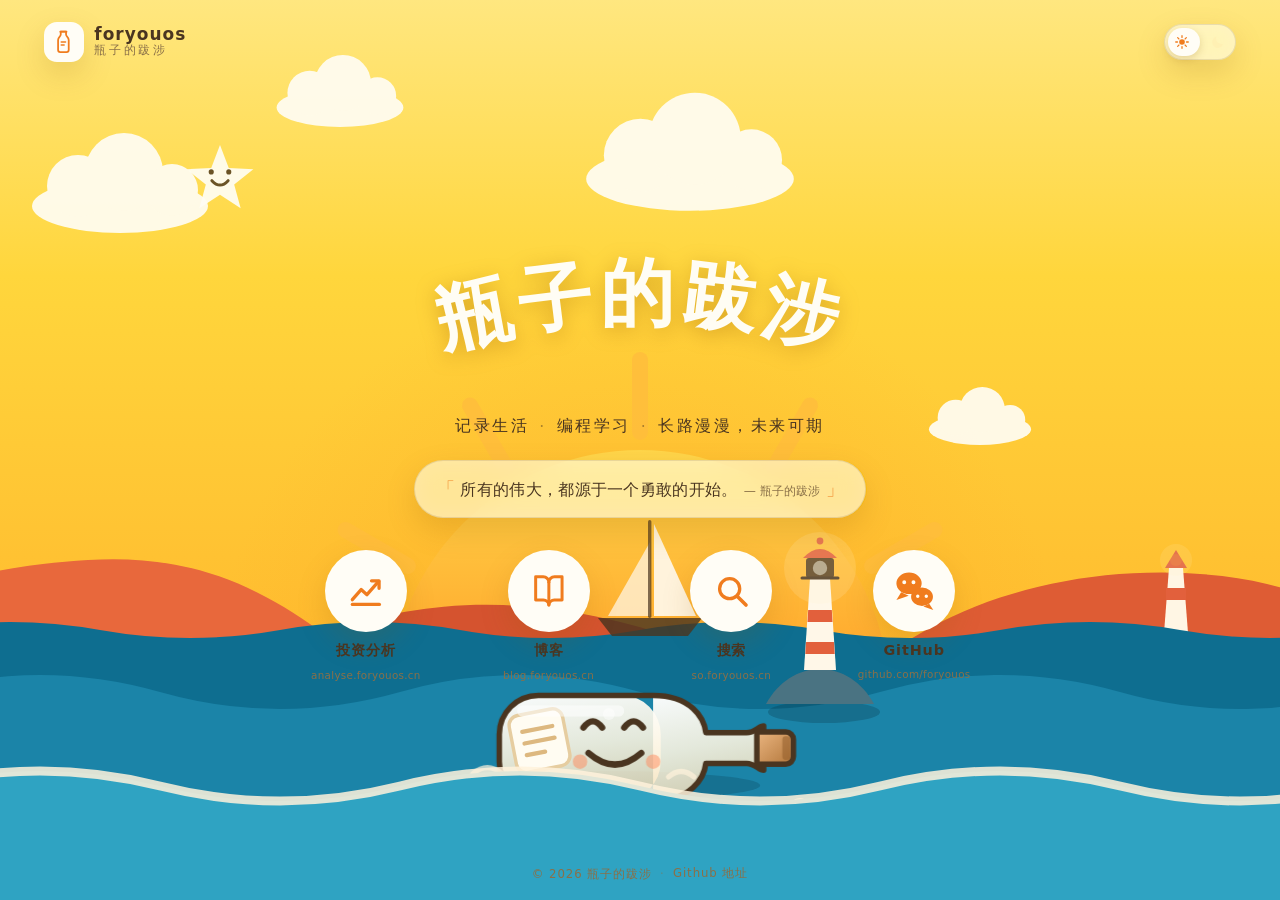
==== commit ed52c14b: "GitHub 卡片图标改为微信公众号双气泡 - index.html: card-wx 的 .orb 内八爪猫换成微信公众号双气泡图标（24 视口） - 两个气泡各为一条 fill-rule=even" ====
--- a/index.html
+++ b/index.html
@@ -139,7 +139,7 @@
   </script>
 
   <!-- ?v= 用于缓存击穿：每次改动样式/脚本后把版本号 +1，避免浏览器/预览拿到旧文件 -->
-  <link rel="stylesheet" href="index.css?v=4">
+  <link rel="stylesheet" href="index.css?v=6">
 </head>
 <body>
 
@@ -588,20 +588,59 @@
         <span class="c-host">so.foryouos.cn</span>
       </a>
 
-      <a class="card" href="https://github.com/foryouos" target="_blank" rel="noopener noreferrer" style="--i:3">
+      <a class="card card-wx" href="https://github.com/foryouos" target="_blank" rel="noopener noreferrer" style="--i:3"
+         aria-describedby="wxTip">
         <span class="orb">
-          <svg viewBox="0 0 16 16" aria-hidden="true">
-            <path fill="currentColor" d="M8 0C3.58 0 0 3.58 0 8c0 3.54 2.29 6.53 5.47 7.59.4.07.55-.17.55-.38
-              0-.19-.01-.82-.01-1.49-2.01.37-2.53-.49-2.69-.94-.09-.23-.48-.94-.82-1.13-.28-.15-.68-.52-.01-.53.63-.01
-              1.08.58 1.23.82.72 1.21 1.87.87 2.33.66.07-.52.28-.87.51-1.07-1.78-.2-3.64-.89-3.64-3.95
-              0-.87.31-1.59.82-2.15-.08-.2-.36-1.02.08-2.12 0 0 .67-.21 2.2.82a7.4 7.4 0 0 1 2-.27
-              c.68 0 1.36.09 2 .27 1.53-1.04 2.2-.82 2.2-.82.44 1.1.16 1.92.08 2.12.51.56.82 1.27.82 2.15
-              0 3.07-1.87 3.75-3.65 3.95.29.25.54.73.54 1.48 0 1.07-.01 1.93-.01 2.2 0 .21.15.46.55.38A8.01
-              8.01 0 0 0 16 8c0-4.42-3.58-8-8-8Z"/>
+          <svg viewBox="0 0 24 24" aria-hidden="true">
+            <!-- 大气泡（含挖孔） -->
+            <path fill="currentColor" fill-rule="evenodd"
+                  d="M1.4 7.8 a7.4 6.3 0 1 0 14.8 0 a7.4 6.3 0 1 0 -14.8 0 Z
+                     M4.85 7.2 a1.15 1.15 0 1 0 2.3 0 a1.15 1.15 0 1 0 -2.3 0 Z
+                     M10.25 7.2 a1.15 1.15 0 1 0 2.3 0 a1.15 1.15 0 1 0 -2.3 0 Z"/>
+            <path fill="currentColor" d="M4.2 13.0 L1.4 17.6 L8.6 15.0 Z"/>
+            <!-- 小气泡（含挖孔） -->
+            <path fill="currentColor" fill-rule="evenodd"
+                  d="M10.0 15.6 a6.4 5.4 0 1 0 12.8 0 a6.4 5.4 0 1 0 -12.8 0 Z
+                     M12.9 15.4 a1.0 1.0 0 1 0 2.0 0 a1.0 1.0 0 1 0 -2.0 0 Z
+                     M17.9 15.4 a1.0 1.0 0 1 0 2.0 0 a1.0 1.0 0 1 0 -2.0 0 Z"/>
+            <path fill="currentColor" d="M20.6 19.8 L23.0 23.4 L17.2 21.4 Z"/>
           </svg>
         </span>
         <span class="c-name">GitHub</span>
         <span class="c-host">github.com/foryouos</span>
+
+        <!-- 悬浮显示的公众号导引（触屏设备上由 index.js 改为点击展开） -->
+        <span class="wx-pop" id="wxTip" role="tooltip">
+          <span class="wx-logo" aria-hidden="true">
+            <svg viewBox="0 0 38 34">
+              <ellipse cx="13" cy="12.5" rx="12" ry="10.2" fill="#3EB575"/>
+              <path d="M5.6 20.6 L2.4 26 L11.4 22.6 Z" fill="#3EB575"/>
+              <circle cx="9" cy="11.4" r="1.65" fill="#fff"/>
+              <circle cx="17.2" cy="11.4" r="1.65" fill="#fff"/>
+              <ellipse cx="24.4" cy="21.4" rx="10.8" ry="8.8" fill="#D6DDE4" stroke="#fff" stroke-width="1.8"/>
+              <path d="M30.6 28.4 L34 32.6 L26.6 29.9 Z" fill="#D6DDE4"/>
+              <circle cx="21.2" cy="20.2" r="1.45" fill="#fff"/>
+              <circle cx="27.8" cy="20.2" r="1.45" fill="#fff"/>
+            </svg>
+          </span>
+          <span class="wx-title">微信搜一搜</span>
+          <span class="wx-body">
+            <span class="wx-qr">
+              <img src="wechat-qr.png" width="512" height="512" decoding="async"
+                   alt="瓶子的跋涉 微信公众号二维码">
+            </span>
+            <span class="wx-right">
+              <span class="wx-tip">扫码关注，或按名称搜索</span>
+              <span class="wx-btn">
+                <svg viewBox="0 0 24 24" aria-hidden="true">
+                  <circle cx="10.6" cy="10.6" r="6.2" fill="none" stroke="currentColor" stroke-width="2.2"/>
+                  <path d="M15.2 15.2 20.6 20.6" stroke="currentColor" stroke-width="2.4" stroke-linecap="round"/>
+                </svg>
+                <em>瓶子的跋涉</em>
+              </span>
+            </span>
+          </span>
+        </span>
       </a>
     </nav>
   </main>
@@ -628,6 +667,6 @@
   </div>
 </noscript>
 
-<script src="index.js?v=4"></script>
+<script src="index.js?v=6"></script>
 </body>
 </html>
--- a/index.css
+++ b/index.css
@@ -37,6 +37,14 @@
   --lh-rock:      #4A7382;
   --shadow:       0 12px 30px rgba(140, 88, 8, .18);
   --slide:        0;
+
+  /* 公众号导引浮层 */
+  --wx-bg:        #FFFFFF;
+  --wx-border:    rgba(74, 53, 32, .10);
+  --wx-title:     #2B2118;
+  --wx-sub:       #8A7048;
+  --wx-green:     #07C160;
+  --wx-shadow:    0 18px 40px rgba(120, 70, 10, .24);
 }
 
 html[data-theme="night"] {
@@ -65,6 +73,12 @@
   --foam:         #BFE0EE;
   --lh-rock:      #0B2A3B;
   --shadow:       0 14px 34px rgba(0, 0, 0, .42);
+
+  --wx-bg:        #10263A;
+  --wx-border:    rgba(255, 255, 255, .14);
+  --wx-title:     #F2EADA;
+  --wx-sub:       #9FB6CA;
+  --wx-shadow:    0 18px 40px rgba(0, 0, 0, .55);
 }
 
 /* ---------- 基础 ---------- */
@@ -670,6 +684,8 @@
               background-color 1.1s ease, color 1.1s ease;
 }
 .orb svg { width: 46%; height: 46%; display: block; }
+/* 微信双气泡图标在 24 视口内留白较多，单独放大到与其余三枚图标等重 */
+.card-wx .orb svg { width: 50%; height: 50%; }
 
 .card:hover .orb,
 .card:focus-visible .orb {
@@ -690,6 +706,132 @@
   letter-spacing: .03em;
   transition: color 1.1s ease;
 }
+
+/* ---- GitHub 卡片：微信搜一搜浮动导引 ---- */
+.card-wx { position: relative; }
+
+.wx-pop {
+  position: absolute;
+  left: 50%;
+  bottom: calc(100% + 11px);
+  width: min(322px, 80vw);
+  padding: 13px 14px 14px;
+  border-radius: 15px;
+  background: var(--wx-bg);
+  border: 1px solid var(--wx-border);
+  box-shadow: var(--wx-shadow);
+  text-align: left;
+  z-index: 5;
+
+  opacity: 0;
+  visibility: hidden;
+  pointer-events: none;
+  transform: translate(-50%, 8px) scale(.96);
+  transform-origin: 50% 100%;
+  transition: opacity .26s ease,
+              transform .34s cubic-bezier(.2, .85, .25, 1),
+              visibility .26s,
+              background-color 1.1s ease,
+              border-color 1.1s ease;
+}
+
+/* 透明「接桥」：填满浮层与卡片之间的空隙，避免指针移向二维码时浮层因失焦而消失 */
+.wx-pop::before {
+  content: "";
+  position: absolute;
+  left: 0;
+  right: 0;
+  top: 100%;
+  height: 14px;
+}
+
+/* 指向下方图标的小尖角 */
+.wx-pop::after {
+  content: "";
+  position: absolute;
+  left: 50%;
+  bottom: -6.5px;
+  width: 13px;
+  height: 13px;
+  background: inherit;
+  border-right: 1px solid var(--wx-border);
+  border-bottom: 1px solid var(--wx-border);
+  transform: translateX(-50%) rotate(45deg);
+  transition: background-color 1.1s ease, border-color 1.1s ease;
+}
+
+.card-wx:hover .wx-pop,
+.card-wx:focus-visible .wx-pop,
+.card-wx.is-open .wx-pop {
+  opacity: 1;
+  visibility: visible;
+  pointer-events: auto;
+  transform: translate(-50%, 0) scale(1);
+}
+
+.wx-logo {
+  display: inline-block;
+  width: 23px;
+  height: 21px;
+  margin-right: 7px;
+  vertical-align: -4px;
+}
+.wx-logo svg { width: 100%; height: 100%; display: block; }
+
+.wx-title {
+  font-size: clamp(.86rem, 1.7vmin, .96rem);
+  font-weight: 700;
+  color: var(--wx-title);
+  letter-spacing: .05em;
+  transition: color 1.1s ease;
+}
+
+.wx-body {
+  display: flex;
+  align-items: center;
+  gap: 13px;
+  margin-top: 10px;
+}
+
+.wx-qr {
+  flex: none;
+  width: 96px;
+  height: 96px;
+  padding: 4px;
+  border-radius: 11px;
+  /* 二维码必须保持浅底才能被扫出，夜间也固定白底 */
+  background: #FFFFFF;
+  box-shadow: inset 0 0 0 1px rgba(0, 0, 0, .07), 0 2px 8px rgba(0, 0, 0, .06);
+}
+.wx-qr img { display: block; width: 100%; height: 100%; border-radius: 4px; }
+
+.wx-right { display: grid; gap: 9px; min-width: 0; }
+
+.wx-tip {
+  font-size: clamp(.6rem, 1.2vmin, .68rem);
+  line-height: 1.45;
+  color: var(--wx-sub);
+  transition: color 1.1s ease;
+}
+
+.wx-btn {
+  display: inline-flex;
+  align-items: center;
+  gap: 7px;
+  padding: 8px 13px;
+  border-radius: 9px;
+  background: var(--wx-green);
+  color: #FFFFFF;
+  font-size: clamp(.78rem, 1.55vmin, .88rem);
+  font-weight: 600;
+  letter-spacing: .04em;
+  box-shadow: 0 5px 14px rgba(7, 193, 96, .32);
+  transition: transform .3s cubic-bezier(.2, .85, .25, 1), box-shadow .3s ease;
+}
+.wx-btn svg { width: 15px; height: 15px; flex: none; }
+.wx-btn em { font-style: normal; }
+
+.card-wx:hover .wx-btn { transform: translateY(-2px); box-shadow: 0 8px 18px rgba(7, 193, 96, .4); }
 
 /* ---- 页脚 ---- */
 .foot {
@@ -788,6 +930,20 @@
   .links  { width: 96vw; gap: clamp(6px, 2.4vw, 14px); }
   .quote  { border-radius: 26px; }
   .tagline span:nth-child(5) { display: none; }
+
+  /* GitHub 卡在最右侧，浮层改为右对齐并收窄，避免越出屏幕 */
+  .wx-pop {
+    left: auto;
+    right: -6px;
+    width: min(300px, 86vw);
+    transform: translateY(8px) scale(.96);
+    transform-origin: 100% 100%;
+  }
+  .card-wx:hover .wx-pop,
+  .card-wx:focus-visible .wx-pop,
+  .card-wx.is-open .wx-pop { transform: translateY(0) scale(1); }
+  .wx-pop::after { left: auto; right: 30px; transform: rotate(45deg); }
+  .wx-qr { width: 86px; height: 86px; }
 }
 
 @media (max-width: 380px) {
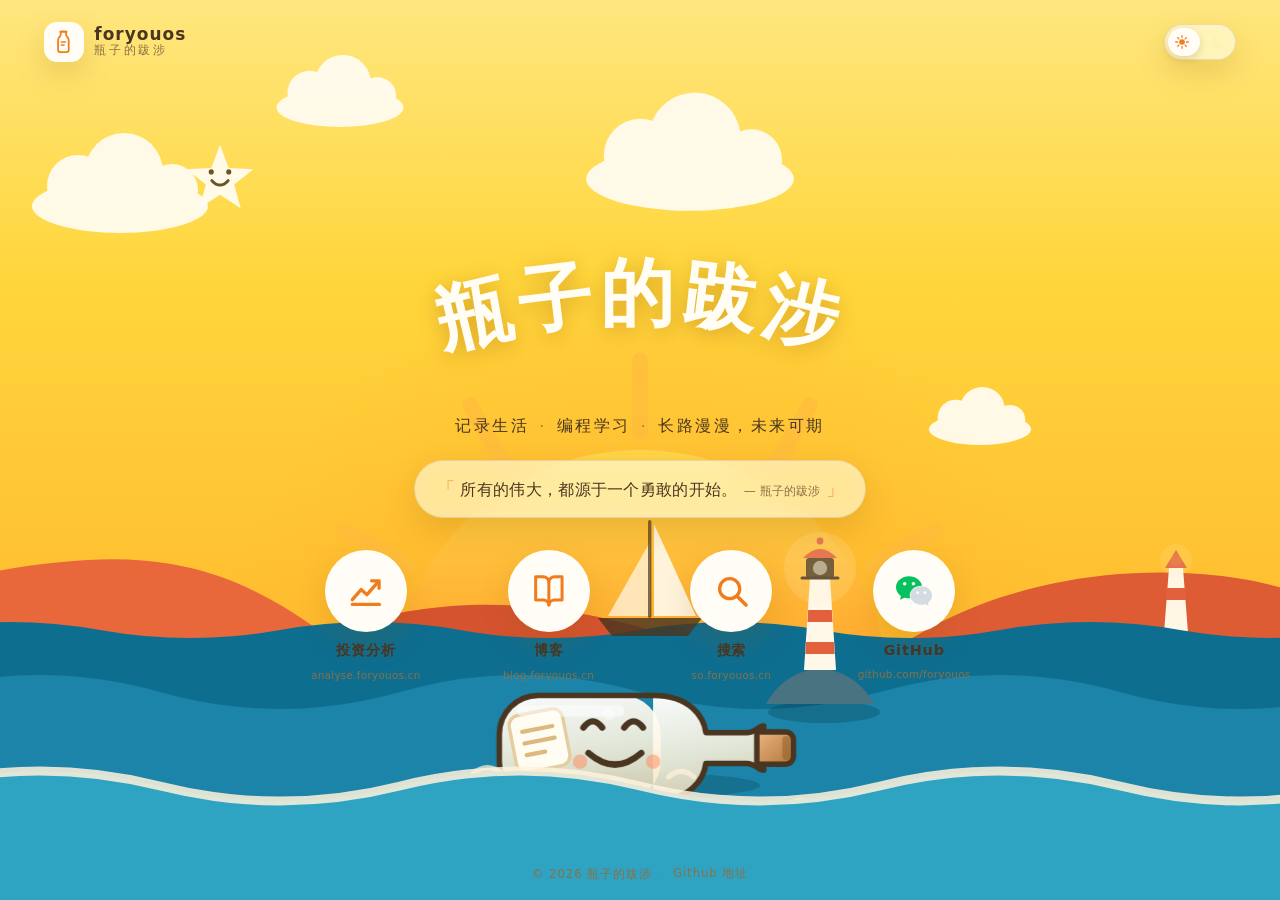
==== commit 277690b7: "卡片图标改用官方微信 logo（前绿后灰双气泡） - 手绘双气泡观感不佳，替换为 Simple Icons 的官方 WeChat 路径（24 视口） - 官方为单条 path，按子路径边界拆成前/后两" ====
--- a/index.html
+++ b/index.html
@@ -139,7 +139,7 @@
   </script>
 
   <!-- ?v= 用于缓存击穿：每次改动样式/脚本后把版本号 +1，避免浏览器/预览拿到旧文件 -->
-  <link rel="stylesheet" href="index.css?v=6">
+  <link rel="stylesheet" href="index.css?v=7">
 </head>
 <body>
 
@@ -591,19 +591,10 @@
       <a class="card card-wx" href="https://github.com/foryouos" target="_blank" rel="noopener noreferrer" style="--i:3"
          aria-describedby="wxTip">
         <span class="orb">
-          <svg viewBox="0 0 24 24" aria-hidden="true">
-            <!-- 大气泡（含挖孔） -->
-            <path fill="currentColor" fill-rule="evenodd"
-                  d="M1.4 7.8 a7.4 6.3 0 1 0 14.8 0 a7.4 6.3 0 1 0 -14.8 0 Z
-                     M4.85 7.2 a1.15 1.15 0 1 0 2.3 0 a1.15 1.15 0 1 0 -2.3 0 Z
-                     M10.25 7.2 a1.15 1.15 0 1 0 2.3 0 a1.15 1.15 0 1 0 -2.3 0 Z"/>
-            <path fill="currentColor" d="M4.2 13.0 L1.4 17.6 L8.6 15.0 Z"/>
-            <!-- 小气泡（含挖孔） -->
-            <path fill="currentColor" fill-rule="evenodd"
-                  d="M10.0 15.6 a6.4 5.4 0 1 0 12.8 0 a6.4 5.4 0 1 0 -12.8 0 Z
-                     M12.9 15.4 a1.0 1.0 0 1 0 2.0 0 a1.0 1.0 0 1 0 -2.0 0 Z
-                     M17.9 15.4 a1.0 1.0 0 1 0 2.0 0 a1.0 1.0 0 1 0 -2.0 0 Z"/>
-            <path fill="currentColor" d="M20.6 19.8 L23.0 23.4 L17.2 21.4 Z"/>
+          <!-- 官方微信 logo：双气泡轮廓，眼孔为挖空的透明孔；拆两层以便前绿后灰着色 -->
+          <svg class="wx-mark" viewBox="0 0 24 24" aria-hidden="true">
+            <path class="wx-mark-back" d="M16.938 8.858c-1.797-.052-3.746.512-5.28 1.786-1.72 1.428-2.687 3.72-1.78 6.22.942 2.453 3.666 4.229 6.884 4.229.826 0 1.622-.12 2.361-.336a.722.722 0 0 1 .598.082l1.584.926a.272.272 0 0 0 .14.047c.134 0 .24-.111.24-.247 0-.06-.023-.12-.038-.177l-.327-1.233a.582.582 0 0 1-.023-.156.49.49 0 0 1 .201-.398C23.024 18.48 24 16.82 24 14.98c0-3.21-2.931-5.837-6.656-6.088V8.89c-.135-.01-.27-.027-.407-.03zm-2.53 3.274c.535 0 .969.44.969.982a.976.976 0 0 1-.969.983.976.976 0 0 1-.969-.983c0-.542.434-.982.97-.982zm4.844 0c.535 0 .969.44.969.982a.976.976 0 0 1-.969.983.976.976 0 0 1-.969-.983c0-.542.434-.982.969-.982z"/>
+            <path class="wx-mark-front" d="M8.691 2.188C3.891 2.188 0 5.476 0 9.53c0 2.212 1.17 4.203 3.002 5.55a.59.59 0 0 1 .213.665l-.39 1.48c-.019.07-.048.141-.048.213 0 .163.13.295.29.295a.326.326 0 0 0 .167-.054l1.903-1.114a.864.864 0 0 1 .717-.098 10.16 10.16 0 0 0 2.837.403c.276 0 .543-.027.811-.05-.857-2.578.157-4.972 1.932-6.446 1.703-1.415 3.882-1.98 5.853-1.838-.576-3.583-4.196-6.348-8.596-6.348zM5.785 5.991c.642 0 1.162.529 1.162 1.18a1.17 1.17 0 0 1-1.162 1.178A1.17 1.17 0 0 1 4.623 7.17c0-.651.52-1.18 1.162-1.18zm5.813 0c.642 0 1.162.529 1.162 1.18a1.17 1.17 0 0 1-1.162 1.178 1.17 1.17 0 0 1-1.162-1.178c0-.651.52-1.18 1.162-1.18z"/>
           </svg>
         </span>
         <span class="c-name">GitHub</span>
@@ -667,6 +658,6 @@
   </div>
 </noscript>
 
-<script src="index.js?v=6"></script>
+<script src="index.js?v=7"></script>
 </body>
 </html>
--- a/index.css
+++ b/index.css
@@ -684,8 +684,11 @@
               background-color 1.1s ease, color 1.1s ease;
 }
 .orb svg { width: 46%; height: 46%; display: block; }
-/* 微信双气泡图标在 24 视口内留白较多，单独放大到与其余三枚图标等重 */
-.card-wx .orb svg { width: 50%; height: 50%; }
+/* 官方微信 logo 是 24×18.9 的宽扁形，故按宽度对齐其余图标，并单独着色（前绿后灰） */
+.card-wx .orb svg { width: 44%; height: 44%; }
+.card-wx .orb .wx-mark-front { fill: #07C160; }
+.card-wx .orb .wx-mark-back  { fill: #D3DBE3; }
+html[data-theme="night"] .card-wx .orb .wx-mark-back { fill: #C9D4DE; }
 
 .card:hover .orb,
 .card:focus-visible .orb {
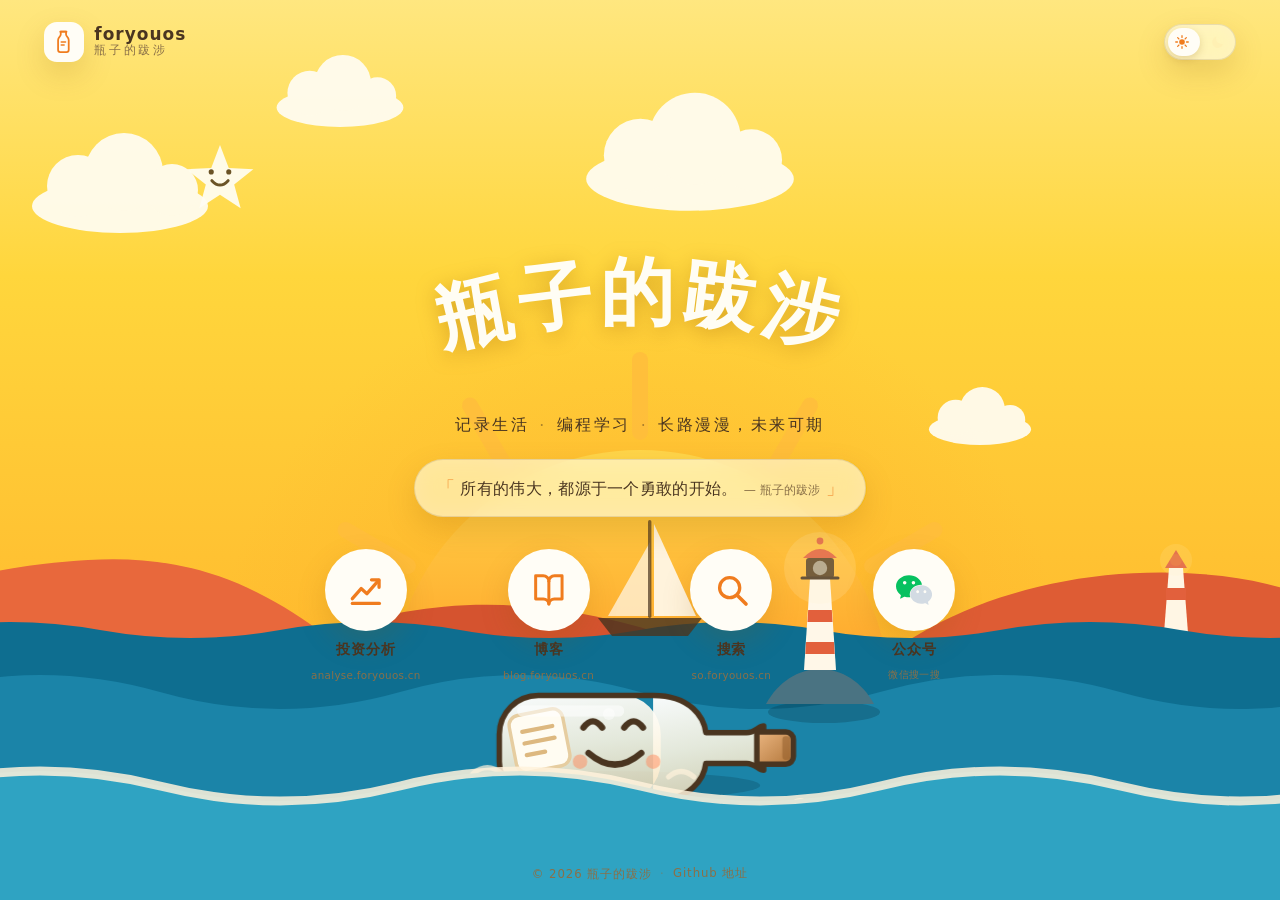
==== commit 9152c118: "卡片改为纯公众号入口：去跳转，悬浮改用联合传播样式导引图 - index.html: <a href=github> 改为 <div role=button tabindex=0 aria-expan" ====
--- a/index.html
+++ b/index.html
@@ -112,9 +112,8 @@
           {
             "@type": "SiteNavigationElement",
             "position": 4,
-            "name": "GitHub",
-            "description": "代码仓库与开源项目。",
-            "url": "https://github.com/foryouos"
+            "name": "微信公众号 · 瓶子的跋涉",
+            "description": "微信搜一搜「瓶子的跋涉」即可关注，也可扫码关注。"
           }
         ]
       }
@@ -139,7 +138,7 @@
   </script>
 
   <!-- ?v= 用于缓存击穿：每次改动样式/脚本后把版本号 +1，避免浏览器/预览拿到旧文件 -->
-  <link rel="stylesheet" href="index.css?v=7">
+  <link rel="stylesheet" href="index.css?v=11">
 </head>
 <body>
 
@@ -486,7 +485,7 @@
     <li><a href="https://analyse.foryouos.cn/">投资分析 · InvestAnalyse</a> — 本地优先的开源投资分析终端，支持持仓总览、组合收益历史、基金与 ETF 成分股穿透、市场数据看板。</li>
     <li><a href="https://www.blog.foryouos.cn/">博客</a> — 编程学习笔记与生活随笔。</li>
     <li><a href="https://www.so.foryouos.cn/">搜索</a> — 自建聚合搜索入口。</li>
-    <li><a href="https://github.com/foryouos">GitHub</a> — 代码仓库与开源项目。</li>
+    <li>微信公众号 — 微信搜一搜「瓶子的跋涉」即可关注，也可扫码关注；代码仓库见页脚 GitHub 地址。</li>
   </ul>
 
   <p>联系方式：<a href="https://github.com/foryouos">github.com/foryouos</a>。
@@ -588,8 +587,9 @@
         <span class="c-host">so.foryouos.cn</span>
       </a>
 
-      <a class="card card-wx" href="https://github.com/foryouos" target="_blank" rel="noopener noreferrer" style="--i:3"
-         aria-describedby="wxTip">
+      <!-- 微信公众号入口：不跳转外部站点，悬浮或点击展开「扫码 / 搜索」导引图 -->
+      <div class="card card-wx" role="button" tabindex="0" style="--i:3"
+           aria-expanded="false" aria-controls="wxTip">
         <span class="orb">
           <!-- 官方微信 logo：双气泡轮廓，眼孔为挖空的透明孔；拆两层以便前绿后灰着色 -->
           <svg class="wx-mark" viewBox="0 0 24 24" aria-hidden="true">
@@ -597,42 +597,16 @@
             <path class="wx-mark-front" d="M8.691 2.188C3.891 2.188 0 5.476 0 9.53c0 2.212 1.17 4.203 3.002 5.55a.59.59 0 0 1 .213.665l-.39 1.48c-.019.07-.048.141-.048.213 0 .163.13.295.29.295a.326.326 0 0 0 .167-.054l1.903-1.114a.864.864 0 0 1 .717-.098 10.16 10.16 0 0 0 2.837.403c.276 0 .543-.027.811-.05-.857-2.578.157-4.972 1.932-6.446 1.703-1.415 3.882-1.98 5.853-1.838-.576-3.583-4.196-6.348-8.596-6.348zM5.785 5.991c.642 0 1.162.529 1.162 1.18a1.17 1.17 0 0 1-1.162 1.178A1.17 1.17 0 0 1 4.623 7.17c0-.651.52-1.18 1.162-1.18zm5.813 0c.642 0 1.162.529 1.162 1.18a1.17 1.17 0 0 1-1.162 1.178 1.17 1.17 0 0 1-1.162-1.178c0-.651.52-1.18 1.162-1.18z"/>
           </svg>
         </span>
-        <span class="c-name">GitHub</span>
-        <span class="c-host">github.com/foryouos</span>
-
-        <!-- 悬浮显示的公众号导引（触屏设备上由 index.js 改为点击展开） -->
+
+        <span class="c-name">公众号</span>
+        <span class="c-host">微信搜一搜</span>
+
+        <!-- 悬浮 / 点击展开的导引图（白色的「扫码 · 搜索联合传播样式」） -->
         <span class="wx-pop" id="wxTip" role="tooltip">
-          <span class="wx-logo" aria-hidden="true">
-            <svg viewBox="0 0 38 34">
-              <ellipse cx="13" cy="12.5" rx="12" ry="10.2" fill="#3EB575"/>
-              <path d="M5.6 20.6 L2.4 26 L11.4 22.6 Z" fill="#3EB575"/>
-              <circle cx="9" cy="11.4" r="1.65" fill="#fff"/>
-              <circle cx="17.2" cy="11.4" r="1.65" fill="#fff"/>
-              <ellipse cx="24.4" cy="21.4" rx="10.8" ry="8.8" fill="#D6DDE4" stroke="#fff" stroke-width="1.8"/>
-              <path d="M30.6 28.4 L34 32.6 L26.6 29.9 Z" fill="#D6DDE4"/>
-              <circle cx="21.2" cy="20.2" r="1.45" fill="#fff"/>
-              <circle cx="27.8" cy="20.2" r="1.45" fill="#fff"/>
-            </svg>
-          </span>
-          <span class="wx-title">微信搜一搜</span>
-          <span class="wx-body">
-            <span class="wx-qr">
-              <img src="wechat-qr.png" width="512" height="512" decoding="async"
-                   alt="瓶子的跋涉 微信公众号二维码">
-            </span>
-            <span class="wx-right">
-              <span class="wx-tip">扫码关注，或按名称搜索</span>
-              <span class="wx-btn">
-                <svg viewBox="0 0 24 24" aria-hidden="true">
-                  <circle cx="10.6" cy="10.6" r="6.2" fill="none" stroke="currentColor" stroke-width="2.2"/>
-                  <path d="M15.2 15.2 20.6 20.6" stroke="currentColor" stroke-width="2.4" stroke-linecap="round"/>
-                </svg>
-                <em>瓶子的跋涉</em>
-              </span>
-            </span>
-          </span>
+          <img class="wx-shot" src="wechat-card.png" width="1000" height="305" decoding="async"
+               alt="微信搜一搜「瓶子的跋涉」：扫码关注，或在微信里按名称搜索">
         </span>
-      </a>
+      </div>
     </nav>
   </main>
 
@@ -652,12 +626,12 @@
       <li><a href="https://analyse.foryouos.cn/">投资分析 · InvestAnalyse</a></li>
       <li><a href="https://www.blog.foryouos.cn/">博客</a></li>
       <li><a href="https://www.so.foryouos.cn/">搜索</a></li>
-      <li><a href="https://github.com/foryouos">GitHub</a></li>
+      <li>微信公众号：微信搜一搜「瓶子的跋涉」</li>
     </ul>
     <p>内容方向：C / C++、Linux、网络编程与后台服务器开发的学习记录。</p>
   </div>
 </noscript>
 
-<script src="index.js?v=7"></script>
+<script src="index.js?v=11"></script>
 </body>
 </html>
--- a/index.css
+++ b/index.css
@@ -38,12 +38,9 @@
   --shadow:       0 12px 30px rgba(140, 88, 8, .18);
   --slide:        0;
 
-  /* 公众号导引浮层 */
-  --wx-bg:        #FFFFFF;
+  /* 公众号导引浮层：沿用「白色版」联合传播样式，昼夜都保持浅底以利扫码 */
+  --wx-green:     #07C160;
   --wx-border:    rgba(74, 53, 32, .10);
-  --wx-title:     #2B2118;
-  --wx-sub:       #8A7048;
-  --wx-green:     #07C160;
   --wx-shadow:    0 18px 40px rgba(120, 70, 10, .24);
 }
 
@@ -73,12 +70,6 @@
   --foam:         #BFE0EE;
   --lh-rock:      #0B2A3B;
   --shadow:       0 14px 34px rgba(0, 0, 0, .42);
-
-  --wx-bg:        #10263A;
-  --wx-border:    rgba(255, 255, 255, .14);
-  --wx-title:     #F2EADA;
-  --wx-sub:       #9FB6CA;
-  --wx-shadow:    0 18px 40px rgba(0, 0, 0, .55);
 }
 
 /* ---------- 基础 ---------- */
@@ -686,7 +677,7 @@
 .orb svg { width: 46%; height: 46%; display: block; }
 /* 官方微信 logo 是 24×18.9 的宽扁形，故按宽度对齐其余图标，并单独着色（前绿后灰） */
 .card-wx .orb svg { width: 44%; height: 44%; }
-.card-wx .orb .wx-mark-front { fill: #07C160; }
+.card-wx .orb .wx-mark-front { fill: var(--wx-green); }
 .card-wx .orb .wx-mark-back  { fill: #D3DBE3; }
 html[data-theme="night"] .card-wx .orb .wx-mark-back { fill: #C9D4DE; }
 
@@ -710,18 +701,23 @@
   transition: color 1.1s ease;
 }
 
-/* ---- GitHub 卡片：微信搜一搜浮动导引 ---- */
-.card-wx { position: relative; }
+/* ---- 公众号卡片：悬浮 / 点击展开「扫码 · 搜索」导引图 ---- */
+.card-wx { position: relative; cursor: pointer; }
+
+.card-wx:focus-visible { outline: 2.5px solid var(--wx-green); outline-offset: 5px; }
 
 .wx-pop {
   position: absolute;
-  left: 50%;
+  /* 右对齐到卡片：卡片恒在网格最右列，因此浮层永远不会越出视口右缘。
+     不要用 position:fixed 去贴合视口——卡片带着 fade-up 动画的残留 transform，
+     会为 fixed 后代创建包含块，浮层会跑偏。 */
+  left: auto;
+  right: 0;
   bottom: calc(100% + 11px);
-  width: min(322px, 80vw);
-  padding: 13px 14px 14px;
-  border-radius: 15px;
-  background: var(--wx-bg);
-  border: 1px solid var(--wx-border);
+  width: min(400px, calc(100vw - 28px));
+  border-radius: 14px;
+  /* 导引图是「白色版」联合传播样式，昼夜都保持浅底，否则二维码扫不出来 */
+  background: #FFFFFF;
   box-shadow: var(--wx-shadow);
   text-align: left;
   z-index: 5;
@@ -729,14 +725,15 @@
   opacity: 0;
   visibility: hidden;
   pointer-events: none;
-  transform: translate(-50%, 8px) scale(.96);
-  transform-origin: 50% 100%;
+  transform: translateY(8px) scale(.96);
+  transform-origin: 100% 100%;
   transition: opacity .26s ease,
               transform .34s cubic-bezier(.2, .85, .25, 1),
-              visibility .26s,
-              background-color 1.1s ease,
-              border-color 1.1s ease;
-}
+              visibility .26s;
+}
+
+/* 导引图铺满整个浮层 */
+.wx-shot { display: block; width: 100%; height: auto; border-radius: 14px; }
 
 /* 透明「接桥」：填满浮层与卡片之间的空隙，避免指针移向二维码时浮层因失焦而消失 */
 .wx-pop::before {
@@ -748,19 +745,18 @@
   height: 14px;
 }
 
-/* 指向下方图标的小尖角 */
+/* 指向下方卡片的小尖角：偏移取卡片半宽，使尖角落回卡片中心附近
+   （卡片宽 124–178px，故 66px 在各类断点下都落在卡片范围内） */
 .wx-pop::after {
   content: "";
   position: absolute;
-  left: 50%;
+  left: auto;
+  right: 66px;
   bottom: -6.5px;
   width: 13px;
   height: 13px;
-  background: inherit;
-  border-right: 1px solid var(--wx-border);
-  border-bottom: 1px solid var(--wx-border);
-  transform: translateX(-50%) rotate(45deg);
-  transition: background-color 1.1s ease, border-color 1.1s ease;
+  background: #FFFFFF;
+  transform: rotate(45deg);
 }
 
 .card-wx:hover .wx-pop,
@@ -769,72 +765,8 @@
   opacity: 1;
   visibility: visible;
   pointer-events: auto;
-  transform: translate(-50%, 0) scale(1);
-}
-
-.wx-logo {
-  display: inline-block;
-  width: 23px;
-  height: 21px;
-  margin-right: 7px;
-  vertical-align: -4px;
-}
-.wx-logo svg { width: 100%; height: 100%; display: block; }
-
-.wx-title {
-  font-size: clamp(.86rem, 1.7vmin, .96rem);
-  font-weight: 700;
-  color: var(--wx-title);
-  letter-spacing: .05em;
-  transition: color 1.1s ease;
-}
-
-.wx-body {
-  display: flex;
-  align-items: center;
-  gap: 13px;
-  margin-top: 10px;
-}
-
-.wx-qr {
-  flex: none;
-  width: 96px;
-  height: 96px;
-  padding: 4px;
-  border-radius: 11px;
-  /* 二维码必须保持浅底才能被扫出，夜间也固定白底 */
-  background: #FFFFFF;
-  box-shadow: inset 0 0 0 1px rgba(0, 0, 0, .07), 0 2px 8px rgba(0, 0, 0, .06);
-}
-.wx-qr img { display: block; width: 100%; height: 100%; border-radius: 4px; }
-
-.wx-right { display: grid; gap: 9px; min-width: 0; }
-
-.wx-tip {
-  font-size: clamp(.6rem, 1.2vmin, .68rem);
-  line-height: 1.45;
-  color: var(--wx-sub);
-  transition: color 1.1s ease;
-}
-
-.wx-btn {
-  display: inline-flex;
-  align-items: center;
-  gap: 7px;
-  padding: 8px 13px;
-  border-radius: 9px;
-  background: var(--wx-green);
-  color: #FFFFFF;
-  font-size: clamp(.78rem, 1.55vmin, .88rem);
-  font-weight: 600;
-  letter-spacing: .04em;
-  box-shadow: 0 5px 14px rgba(7, 193, 96, .32);
-  transition: transform .3s cubic-bezier(.2, .85, .25, 1), box-shadow .3s ease;
-}
-.wx-btn svg { width: 15px; height: 15px; flex: none; }
-.wx-btn em { font-style: normal; }
-
-.card-wx:hover .wx-btn { transform: translateY(-2px); box-shadow: 0 8px 18px rgba(7, 193, 96, .4); }
+  transform: translateY(0) scale(1);
+}
 
 /* ---- 页脚 ---- */
 .foot {
@@ -934,19 +866,9 @@
   .quote  { border-radius: 26px; }
   .tagline span:nth-child(5) { display: none; }
 
-  /* GitHub 卡在最右侧，浮层改为右对齐并收窄，避免越出屏幕 */
-  .wx-pop {
-    left: auto;
-    right: -6px;
-    width: min(300px, 86vw);
-    transform: translateY(8px) scale(.96);
-    transform-origin: 100% 100%;
-  }
-  .card-wx:hover .wx-pop,
-  .card-wx:focus-visible .wx-pop,
-  .card-wx.is-open .wx-pop { transform: translateY(0) scale(1); }
-  .wx-pop::after { left: auto; right: 30px; transform: rotate(45deg); }
-  .wx-qr { width: 86px; height: 86px; }
+  /* 定位与尖角已按「右对齐卡片」统一处理；窄屏卡片紧贴视口右缘，
+     再留出 6px 内缩，避免浮层看起来贴边 */
+  .wx-pop { right: 6px; width: min(400px, calc(100vw - 26px)); }
 }
 
 @media (max-width: 380px) {
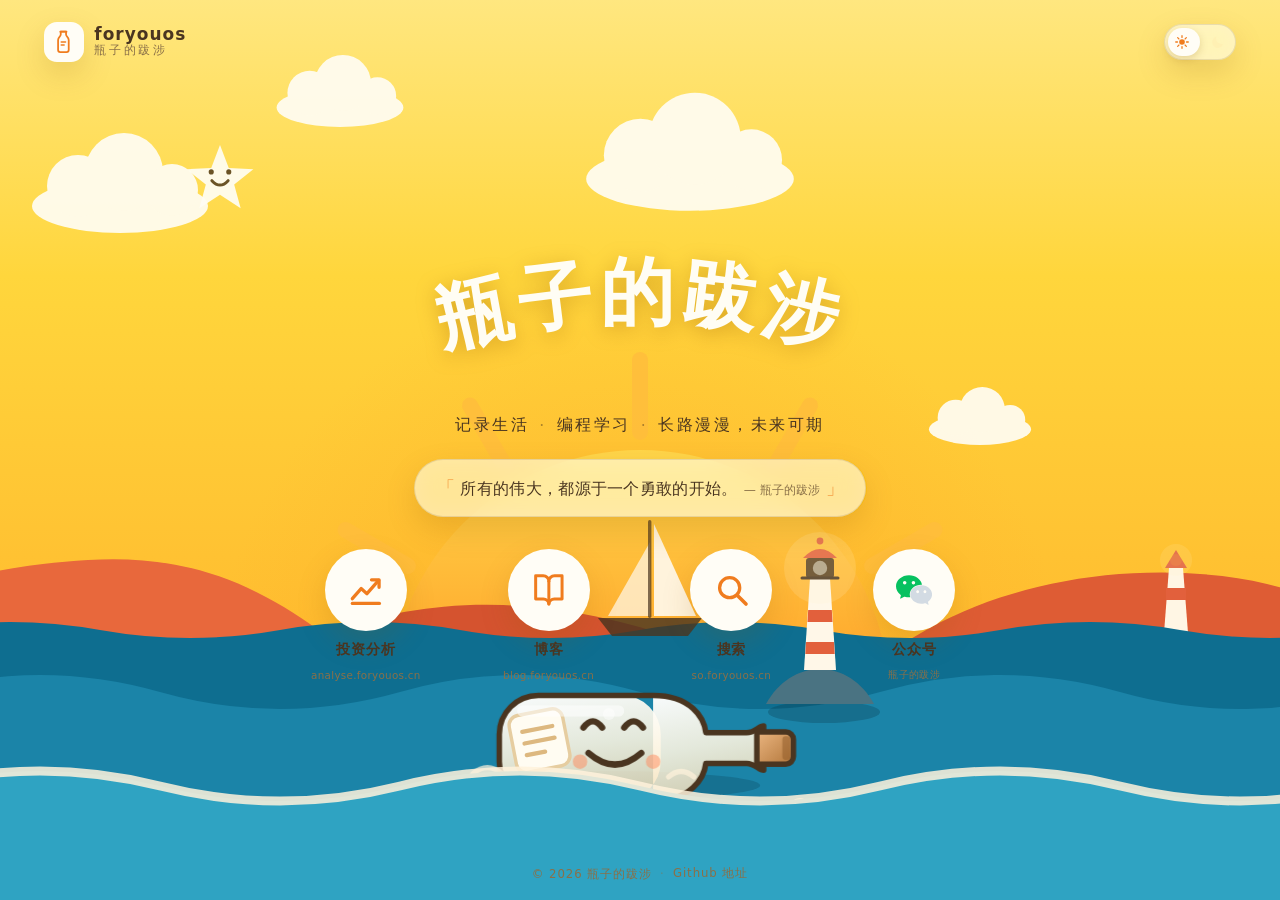
==== commit 0b923b67: "面板留白均匀化，卡片副标题改为瓶子的跋涉 - wechat-card.png 重新裁切：按内容包围盒只留 2px 余量，去掉图片自带的 7% 白边，1000x305 -> 1000x280 - ind" ====
--- a/index.html
+++ b/index.html
@@ -138,7 +138,7 @@
   </script>
 
   <!-- ?v= 用于缓存击穿：每次改动样式/脚本后把版本号 +1，避免浏览器/预览拿到旧文件 -->
-  <link rel="stylesheet" href="index.css?v=11">
+  <link rel="stylesheet" href="index.css?v=12">
 </head>
 <body>
 
@@ -599,11 +599,11 @@
         </span>
 
         <span class="c-name">公众号</span>
-        <span class="c-host">微信搜一搜</span>
+        <span class="c-host">瓶子的跋涉</span>
 
         <!-- 悬浮 / 点击展开的导引图（白色的「扫码 · 搜索联合传播样式」） -->
         <span class="wx-pop" id="wxTip" role="tooltip">
-          <img class="wx-shot" src="wechat-card.png" width="1000" height="305" decoding="async"
+          <img class="wx-shot" src="wechat-card.png" width="1000" height="280" decoding="async"
                alt="微信搜一搜「瓶子的跋涉」：扫码关注，或在微信里按名称搜索">
         </span>
       </div>
@@ -632,6 +632,6 @@
   </div>
 </noscript>
 
-<script src="index.js?v=11"></script>
+<script src="index.js?v=12"></script>
 </body>
 </html>
--- a/index.css
+++ b/index.css
@@ -714,7 +714,9 @@
   left: auto;
   right: 0;
   bottom: calc(100% + 11px);
+  /* 宽度不变，8px padding 让导引图四周得到均匀留白（图片本身已裁掉自带白边） */
   width: min(400px, calc(100vw - 28px));
+  padding: 8px;
   border-radius: 14px;
   /* 导引图是「白色版」联合传播样式，昼夜都保持浅底，否则二维码扫不出来 */
   background: #FFFFFF;
@@ -732,8 +734,8 @@
               visibility .26s;
 }
 
-/* 导引图铺满整个浮层 */
-.wx-shot { display: block; width: 100%; height: auto; border-radius: 14px; }
+/* 导引图铺满浮层内容区，内圆角比面板小一个 padding 的差值，视觉上同心 */
+.wx-shot { display: block; width: 100%; height: auto; border-radius: 7px; }
 
 /* 透明「接桥」：填满浮层与卡片之间的空隙，避免指针移向二维码时浮层因失焦而消失 */
 .wx-pop::before {
